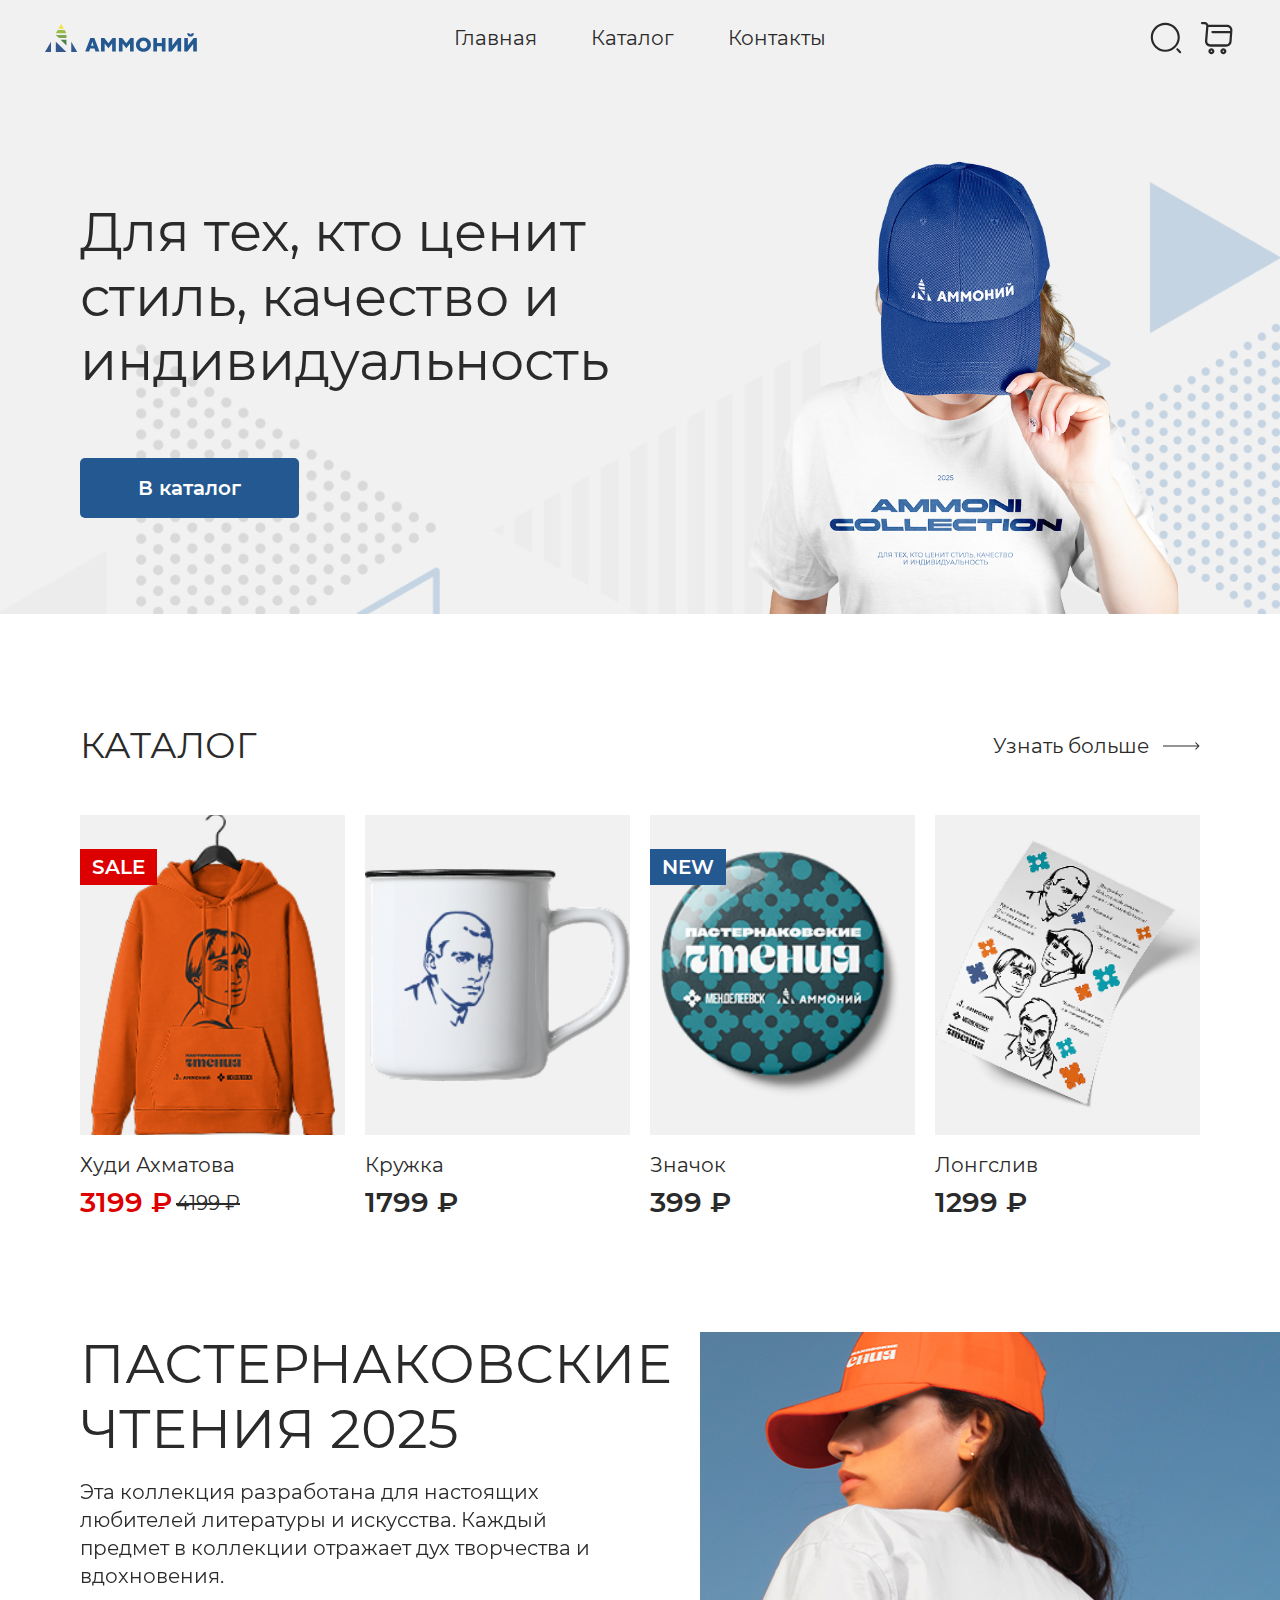
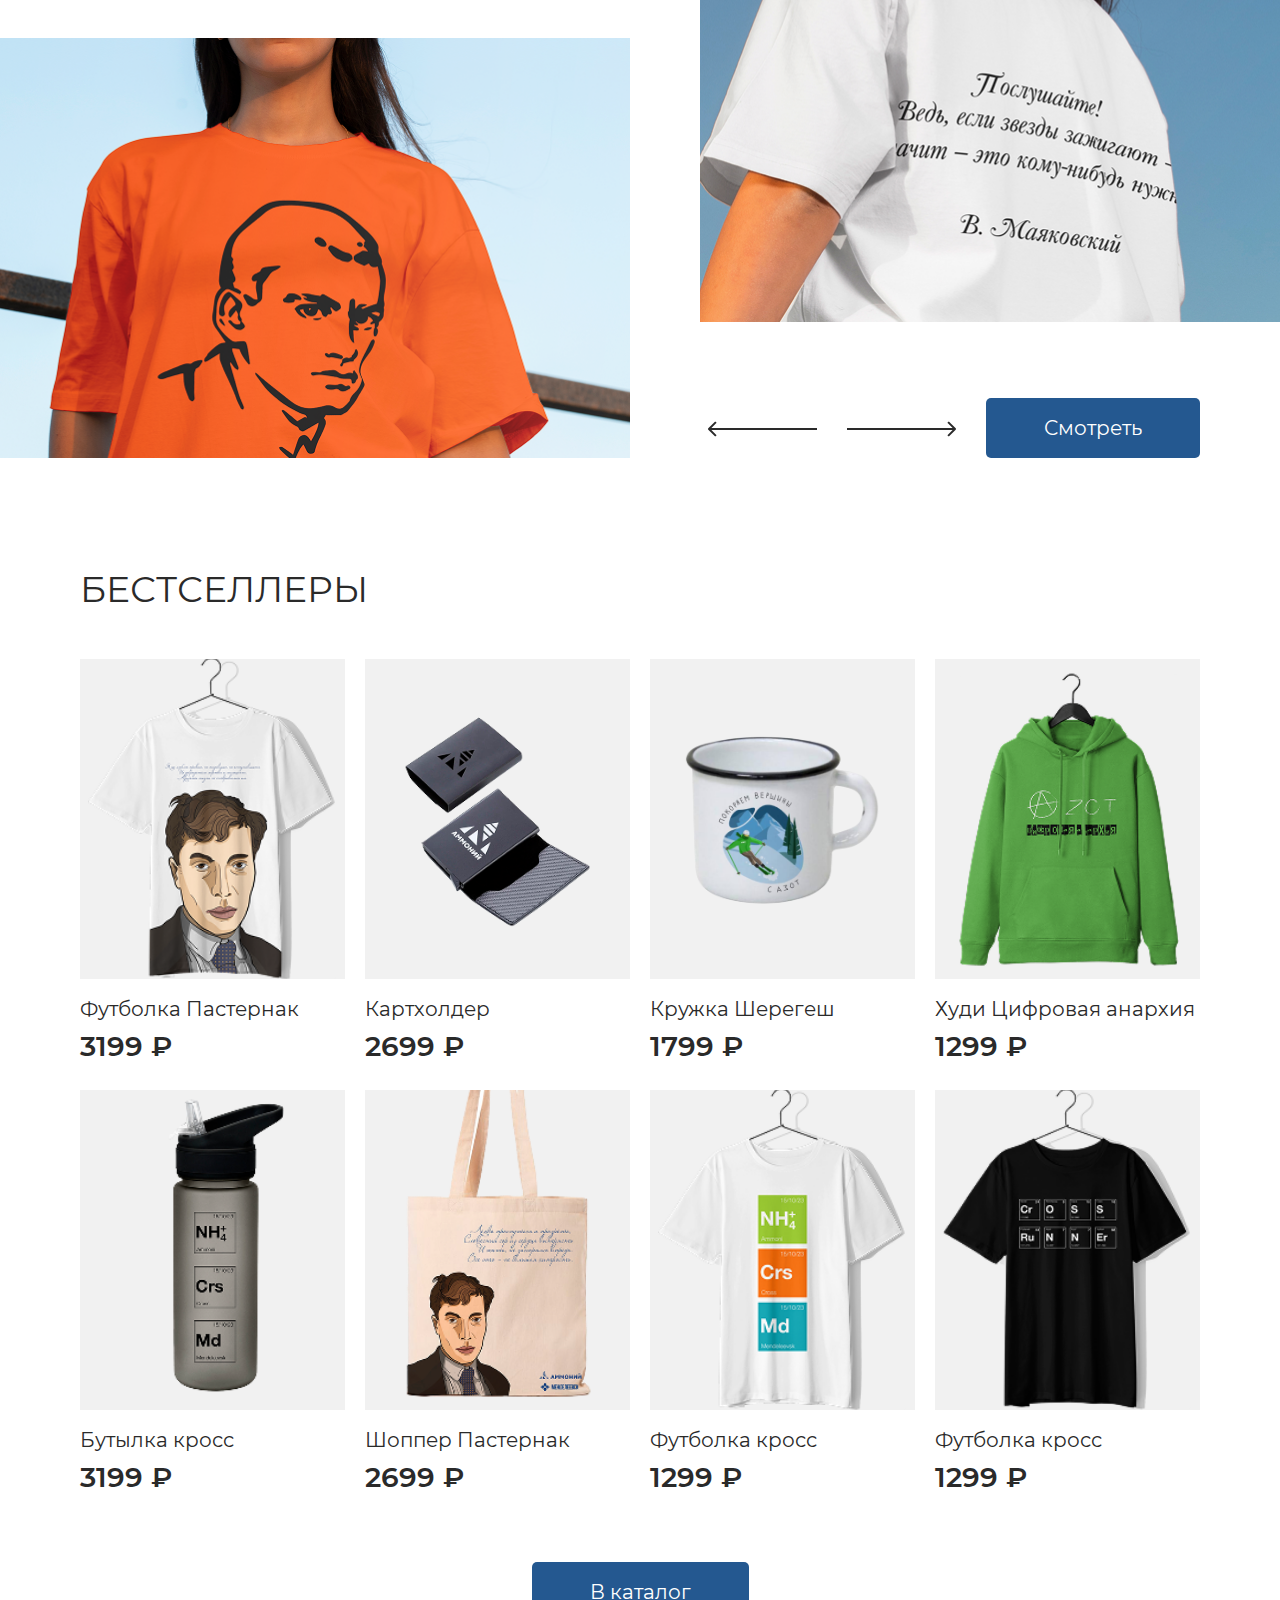
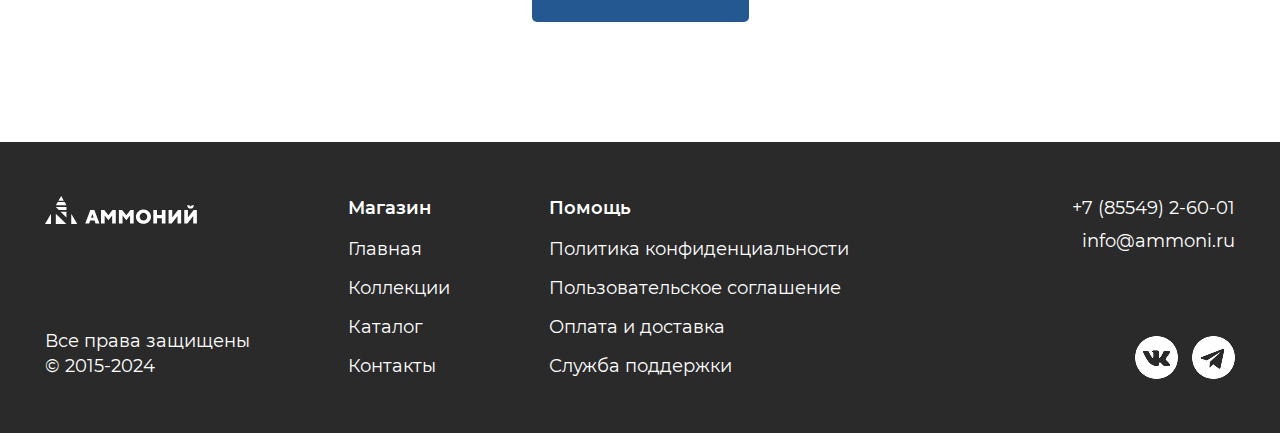
==== index.html @ f363ebae "markup1" ====
<!DOCTYPE html>
<html>

<head>

	<meta charset="utf-8">
	<!-- <base href="/"> -->

	<title>Аммоний</title>
	<meta name="description" content="">

	<meta name="viewport" content="width=device-width, initial-scale=1.0, minimum-scale=1.0, maximum-scale=1.0, user-scalable=no">

	<link rel="icon" href="images/favicon.png">

	<link rel="stylesheet" href="libs/bootstrap/css/bootstrap-reboot.min.css">
	<link rel="stylesheet" href="libs/bootstrap/css/bootstrap-grid.min.css">
	<link rel="stylesheet" href="libs/swiper/swiper-bundle.min.css">

	<link rel="stylesheet" href="css/main.css">
	<link rel="stylesheet" href="css/media.css">

	<script src="libs/jquery/jquery-3.6.0.min.js" defer></script>
	<script src="libs/swiper/swiper-bundle.min.js" defer></script>
	<script src="libs/input-mask/jquery.maskedinput.min.js" defer></script>

	<script src="js/common.js" defer></script>

</head>

<body>

	<div class="app">
		<header>
			<div class="container-fluid">
				<div class="row justify-content-between align-items-center">
					<div class="col">
						<a href="#" class="logo">
							<svg width="152" height="28" viewBox="0 0 152 28" fill="none" xmlns="http://www.w3.org/2000/svg">
								<path d="M13.3884 4.71913L16.1849 3.62396e-05L18.8765 4.71913H13.3884Z" fill="#EFE53E" />
								<path d="M10.8364 9.26345L12.7241 5.9426H19.6804L21.4282 9.26345H10.8364Z" fill="#9DBC49" />
								<path d="M10.7315 10.9763H21.4281V14.1224H13.9475L10.7315 10.9763Z" fill="#7EA752" />
								<path d="M21.4282 21.4982V15.7304H15.5556L21.4282 21.4982Z" fill="#4C814F" />
								<path d="M10.8364 28V17.7578L21.3583 28H10.8364Z" fill="#32588F" />
								<path d="M26.2522 28V17.7578L32.2297 28H26.2522Z" fill="#32588F" />
								<path d="M6.0125 28V17.7578L1.52588e-05 28H6.0125Z" fill="#32588F" />
								<path d="M45.1635 24.5743L44.1848 27.4407H40.2347L45.3383 13.9825H49.3583L54.4619 27.4407H50.5119L49.5331 24.5743H45.1635ZM47.3658 17.7578L46.1074 21.7079H48.5893L47.3658 17.7578Z" fill="#245890" />
								<path d="M59.6704 19.4707V27.4407H56.035V13.9825H59.2859L63.4107 19.2959L67.5356 14.0175H70.7865V27.4407H67.1511V19.4707L63.4107 24.1898L59.6704 19.4707Z" fill="#245890" />
								<path d="M77.5332 19.4707V27.4407H73.8978V13.9825H77.1487L81.2735 19.2609L85.4333 13.9825H88.6843V27.4407H85.0488V19.4707L81.3085 24.1898L77.5332 19.4707Z" fill="#245890" />
								<path d="M103.785 25.7278C102.317 27.1261 100.569 27.8252 98.4719 27.8252C96.3745 27.8252 94.6267 27.1261 93.1586 25.7278C91.6904 24.3295 90.9913 22.6516 90.9913 20.6941C90.9913 18.7365 91.7254 17.0586 93.1586 15.6604C94.6267 14.2621 96.3745 13.563 98.4719 13.563C100.569 13.563 102.317 14.2621 103.785 15.6604C105.253 17.0586 105.953 18.7365 105.953 20.6941C105.953 22.6516 105.253 24.3295 103.785 25.7278ZM95.8152 23.4556C96.5493 24.1897 97.4232 24.5393 98.5069 24.5393C99.5556 24.5393 100.464 24.1897 101.164 23.4556C101.863 22.7216 102.247 21.8127 102.247 20.6941C102.247 19.5755 101.898 18.6666 101.164 17.9326C100.464 17.1985 99.5556 16.8489 98.5069 16.8489C97.4582 16.8489 96.5493 17.1985 95.8152 17.9326C95.0812 18.6666 94.7316 19.5755 94.7316 20.6941C94.7316 21.8127 95.0812 22.7216 95.8152 23.4556Z" fill="#245890" />
								<path d="M120.495 27.4407H116.859V22.2672H111.965V27.4407H108.33V13.9825H111.965V18.9813H116.859V13.9825H120.495V27.4407Z" fill="#245890" />
								<path d="M127.241 13.9825V21.4981L132.974 13.9825H136.155V27.4407H132.519V19.9601L126.717 27.4407H123.571V13.9825H127.241Z" fill="#245890" />
								<path d="M142.902 13.9825V21.4981L148.669 13.9825H151.85V27.4406H148.215V19.96L142.412 27.4406H139.266V13.9825H142.902ZM143.146 11.6404C142.517 11.0461 142.203 10.2771 142.203 9.36824H144.51C144.51 10.0674 144.859 10.4169 145.558 10.4169C146.257 10.4169 146.607 10.0674 146.607 9.36824H148.914C148.914 10.2771 148.6 11.0461 147.97 11.6404C147.341 12.2347 146.537 12.5493 145.523 12.5493C144.51 12.5493 143.776 12.2347 143.146 11.6404Z" fill="#245890" />
							</svg>
						</a>
					</div>
					<div class="col d-none d-lg-block">
						<nav>
							<ul>
								<li><a href="#">Главная</a></li>
								<li><a href="#">Каталог</a></li>
								<li><a href="#">Контакты</a></li>
							</ul>
						</nav>
					</div>
					<div class="col">
						<div class="shop_widget d-flex justify-content-end align-items-center">
							<div class="widget_toggle relative d-flex align-items-center">
								<form action="" class="searchform">
									<input type="search">
									<button type="submit">
										<svg width="18" height="19" viewBox="0 0 18 19" fill="none" xmlns="http://www.w3.org/2000/svg">
											<path d="M8.625 16.8125C4.3875 16.8125 0.9375 13.3625 0.9375 9.125C0.9375 4.8875 4.3875 1.4375 8.625 1.4375C12.8625 1.4375 16.3125 4.8875 16.3125 9.125C16.3125 13.3625 12.8625 16.8125 8.625 16.8125ZM8.625 2.5625C5.0025 2.5625 2.0625 5.51 2.0625 9.125C2.0625 12.74 5.0025 15.6875 8.625 15.6875C12.2475 15.6875 15.1875 12.74 15.1875 9.125C15.1875 5.51 12.2475 2.5625 8.625 2.5625Z" fill="#2A2A2A"/>
											<path d="M16.5 17.5625C16.3575 17.5625 16.215 17.51 16.1025 17.3975L14.6025 15.8975C14.385 15.68 14.385 15.32 14.6025 15.1025C14.82 14.885 15.18 14.885 15.3975 15.1025L16.8975 16.6025C17.115 16.82 17.115 17.18 16.8975 17.3975C16.785 17.51 16.6425 17.5625 16.5 17.5625Z" fill="#2A2A2A"/>
											</svg>											
									</button>
								</form>
								<button class="search_toggle">
									<svg width="34" height="34" viewBox="0 0 36 36" fill="none" xmlns="http://www.w3.org/2000/svg">
										<path d="M17.25 32.625C8.775 32.625 1.875 25.725 1.875 17.25C1.875 8.775 8.775 1.875 17.25 1.875C25.725 1.875 32.625 8.775 32.625 17.25C32.625 25.725 25.725 32.625 17.25 32.625ZM17.25 4.125C10.005 4.125 4.125 10.02 4.125 17.25C4.125 24.48 10.005 30.375 17.25 30.375C24.495 30.375 30.375 24.48 30.375 17.25C30.375 10.02 24.495 4.125 17.25 4.125Z" fill="#2A2A2A" />
										<path d="M33 34.125C32.715 34.125 32.43 34.02 32.205 33.795L29.205 30.795C28.77 30.36 28.77 29.64 29.205 29.205C29.64 28.77 30.36 28.77 30.795 29.205L33.795 32.205C34.23 32.64 34.23 33.36 33.795 33.795C33.57 34.02 33.285 34.125 33 34.125Z" fill="#2A2A2A" />
									</svg>
								</button>
							</div>
							<button class="cart_toggle widget_toggle">
								<svg width="36" height="36" viewBox="0 0 36 36" fill="none" xmlns="http://www.w3.org/2000/svg">
									<path d="M27.285 26.625H11.31C9.82499 26.625 8.39999 25.995 7.39499 24.9C6.38999 23.805 5.88 22.335 6 20.85L7.245 5.91C7.29 5.445 7.12499 4.99501 6.80999 4.65001C6.49499 4.30501 6.05999 4.125 5.59499 4.125H3C2.385 4.125 1.875 3.615 1.875 3C1.875 2.385 2.385 1.875 3 1.875H5.61001C6.70501 1.875 7.73999 2.33999 8.47499 3.13499C8.87999 3.58499 9.17999 4.11001 9.34499 4.69501H28.08C29.595 4.69501 30.99 5.295 32.01 6.375C33.015 7.47 33.525 8.895 33.405 10.41L32.595 21.66C32.43 24.405 30.03 26.625 27.285 26.625ZM9.42 6.92999L8.25 21.03C8.175 21.9 8.46 22.725 9.045 23.37C9.63 24.015 10.44 24.36 11.31 24.36H27.285C28.845 24.36 30.255 23.04 30.375 21.48L31.185 10.23C31.245 9.34501 30.96 8.50501 30.375 7.89001C29.79 7.26001 28.98 6.91498 28.095 6.91498H9.42V6.92999Z" fill="#2A2A2A" />
									<path d="M24.375 34.125C22.725 34.125 21.375 32.775 21.375 31.125C21.375 29.475 22.725 28.125 24.375 28.125C26.025 28.125 27.375 29.475 27.375 31.125C27.375 32.775 26.025 34.125 24.375 34.125ZM24.375 30.375C23.955 30.375 23.625 30.705 23.625 31.125C23.625 31.545 23.955 31.875 24.375 31.875C24.795 31.875 25.125 31.545 25.125 31.125C25.125 30.705 24.795 30.375 24.375 30.375Z" fill="#2A2A2A" />
									<path d="M12.375 34.125C10.725 34.125 9.375 32.775 9.375 31.125C9.375 29.475 10.725 28.125 12.375 28.125C14.025 28.125 15.375 29.475 15.375 31.125C15.375 32.775 14.025 34.125 12.375 34.125ZM12.375 30.375C11.955 30.375 11.625 30.705 11.625 31.125C11.625 31.545 11.955 31.875 12.375 31.875C12.795 31.875 13.125 31.545 13.125 31.125C13.125 30.705 12.795 30.375 12.375 30.375Z" fill="#2A2A2A" />
									<path d="M31.5 13.125H13.5C12.885 13.125 12.375 12.615 12.375 12C12.375 11.385 12.885 10.875 13.5 10.875H31.5C32.115 10.875 32.625 11.385 32.625 12C32.625 12.615 32.115 13.125 31.5 13.125Z" fill="#2A2A2A" />
								</svg>
							</button>
							<button class="widget_toggle aside_toggle d-block d-lg-none">
								<span></span>
							</button>
						</div>
					</div>
				</div>
			</div>
		</header>
		<aside>
			<div class="container-fluid">
				<div class="row">
					<div class="col-12">
						<div class="aside_wrapper pb-5">
							<nav>
								<ul>
									<li><a href="#">Главная</a></li>
									<li><a href="#">Каталог</a></li>
									<li><a href="#">Контакты</a></li>
								</ul>
							</nav>
							<div class="d-flex flex-column align-items-lg-start aside_contacts mt-4 mb-5">
								<a href="tel:+78554926001">+7 (85549) 2-60-01</a>
								<a href="mailto:info@ammoni.ru" class="mt-2">info@ammoni.ru</a>
							</div>
							<a href="#" class="button">В каталог</a>
						</div>
					</div>
				</div>
			</div>
		</aside>
		<main>
			<div class="first_screen d-flex align-items-center">
				<div class="container">
					<div class="row align-items-center">
						<div class="col-lg-7">
							<h1 class="mb-lg-5 mb-4 pb-lg-3 pb-0">Для тех, кто ценит стиль, качество и индивидуальность</h1>
							<a href="#" class="button">В каталог</a>
						</div>
						<div class="col-lg-5">
							<img src="images/first_bg.png" loading="lazy" alt="" class="first_bg">
						</div>
					</div>
				</div>
			</div>
			<section>
				<div class="container">
					<div class="row mb-5 justify-content-between align-items-center flex-md-row flex-column">
						<div class="col">
							<h2 class="uppercase mb-0">Каталог</h2>
						</div>
						<div class="col d-flex justify-content-md-end mt-md-0 mt-3">
							<a href="" class="lg_text link_button d-flex align-items-center">
								<span>Узнать больше</span>
								<svg width="37" height="8" viewBox="0 0 37 8" fill="none" xmlns="http://www.w3.org/2000/svg">
									<path d="M36.3536 4.35355C36.5488 4.15829 36.5488 3.84171 36.3536 3.64645L33.1716 0.464466C32.9763 0.269204 32.6597 0.269204 32.4645 0.464466C32.2692 0.659728 32.2692 0.976311 32.4645 1.17157L35.2929 4L32.4645 6.82843C32.2692 7.02369 32.2692 7.34027 32.4645 7.53553C32.6597 7.7308 32.9763 7.7308 33.1716 7.53553L36.3536 4.35355ZM0 4.5H36V3.5H0V4.5Z" fill="#2A2A2A" />
								</svg>
							</a>
						</div>
					</div>
					<div class="row gy-4">
						<div class="col-lg-3 col-sm-6">
							<a href="#" class="product_card">
								<div class="product_card_holder relative d-flex align-items-center justify-content-center relative mb-3">
									<div class="badget badget_sale fw_s lg_text">sale</div>
									<img src="images/hoodie.png" loading="lazy" alt="">
								</div>
								<div class="lg_text mb-1">Худи Ахматова</div>
								<div class="d-flex align-items-center">
									<div class="three fw_s in_sale">3199 ₽</div>
									<div class="lg_text"><s>4199 ₽</s></div>
								</div>
							</a>
						</div>
						<div class="col-lg-3 col-sm-6">
							<a href="#" class="product_card">
								<div class="product_card_holder relative d-flex align-items-center justify-content-center relative mb-3">
									<img src="images/cup.png" loading="lazy" alt="">
								</div>
								<div class="lg_text mb-1">Кружка</div>
								<div class="d-flex align-items-center">
									<div class="three fw_s">1799 ₽</div>
								</div>
							</a>
						</div>
						<div class="col-lg-3 col-sm-6">
							<a href="#" class="product_card">
								<div class="product_card_holder relative d-flex align-items-center justify-content-center relative mb-3">
									<div class="badget badget_new fw_s lg_text">new</div>
									<img src="images/badget.png" loading="lazy" alt="">
								</div>
								<div class="lg_text mb-1">Значок</div>
								<div class="d-flex align-items-center">
									<div class="three fw_s">399 ₽</div>
								</div>
							</a>
						</div>
						<div class="col-lg-3 col-sm-6">
							<a href="#" class="product_card">
								<div class="product_card_holder relative d-flex align-items-center justify-content-center relative mb-3">
									<img src="images/poster.png" loading="lazy" alt="">
								</div>
								<div class="lg_text mb-1">Лонгслив</div>
								<div class="d-flex align-items-center">
									<div class="three fw_s">1299 ₽</div>
								</div>
							</a>
						</div>
					</div>
				</div>
			</section>
			<section class="overflow-hidden">
				<div class="container">
					<div class="row">
						<div class="col-12">
							<div class="collection_slider">
								<div class="swiper-wrapper">
									<div class="swiper-slide">
										<div class="row">
										<div class="col-lg-6 d-flex flex-column justify-content-between">
											<h2 class="one uppercase mb-3">пастернаковские
												чтения 2025</h2>
											<div class="lg_text mb-5">Эта коллекция разработана для настоящих любителей литературы и искусства. Каждый предмет в коллекции отражает дух творчества и вдохновения. </div>	
											<div class="section_image section_image_left relative">
												<img src="images/section.png" alt="">
											</div>
										</div>
										<div class="col-lg-5 offset-lg-1 d-flex flex-column justify-content-between">
											<div class="section_image section_image_right relative">
												<img src="images/section.jpg" alt="">
											</div>
											<div class="d-flex align-items-center flex-column flex-md-row mt-5 btn_group_section justify-content-lg-end">
												<div class="nav_slider d-flex align-items-center justify-content-between justify-content-md-center">
													<div class="nav_prev">
														<svg width="109" height="16" viewBox="0 0 109 16" fill="none" xmlns="http://www.w3.org/2000/svg">
															<path d="M0.292893 8.70712C-0.0976257 8.31659 -0.0976258 7.68343 0.292892 7.2929L6.65686 0.928941C7.04738 0.538417 7.68055 0.538417 8.07107 0.928941C8.46159 1.31947 8.46159 1.95263 8.07107 2.34315L2.41422 8.00001L8.07107 13.6569C8.46159 14.0474 8.46159 14.6806 8.07107 15.0711C7.68055 15.4616 7.04738 15.4616 6.65686 15.0711L0.292893 8.70712ZM109 9L1 9.00001L1 7.00001L109 7L109 9Z" fill="#2A2A2A" />
														</svg>
													</div>
													<div class="nav_next">
														<svg width="109" height="16" viewBox="0 0 109 16" fill="none" xmlns="http://www.w3.org/2000/svg">
															<path d="M108.707 7.29291C109.098 7.68344 109.098 8.3166 108.707 8.70713L102.343 15.0711C101.953 15.4616 101.319 15.4616 100.929 15.0711C100.538 14.6806 100.538 14.0474 100.929 13.6569L106.586 8.00002L100.929 2.34316C100.538 1.95264 100.538 1.31947 100.929 0.92895C101.319 0.538426 101.953 0.538426 102.343 0.92895L108.707 7.29291ZM1.74846e-07 7L108 7.00002L108 9.00002L-1.74846e-07 9L1.74846e-07 7Z" fill="#2A2A2A" />
														</svg>
													</div>
												</div>
												<a href="#" class="button">Смотреть</a>
											</div>
										</div>
									</div>
									</div>
									<div class="swiper-slide">
										<div class="row">
										<div class="col-lg-6 d-flex flex-column justify-content-between">
											<h2 class="one uppercase mb-3">пастернаковские
												чтения 2026</h2>
											<div class="lg_text mb-5">Эта коллекция разработана для настоящих любителей литературы и искусства. Каждый предмет в коллекции отражает дух творчества и вдохновения. </div>	
											<div class="section_image section_image_left relative">
												<img src="images/section.jpg" alt="">
											</div>
										</div>
										<div class="col-lg-5 offset-lg-1 d-flex flex-column justify-content-between">
											<div class="section_image section_image_right relative">
												<img src="images/section.png" alt="">
											</div>
											<div class="d-flex align-items-center flex-column flex-md-row mt-5 btn_group_section justify-content-lg-end">
												<div class="nav_slider d-flex align-items-center justify-content-between justify-content-md-center">
													<div class="nav_prev">
														<svg width="109" height="16" viewBox="0 0 109 16" fill="none" xmlns="http://www.w3.org/2000/svg">
															<path d="M0.292893 8.70712C-0.0976257 8.31659 -0.0976258 7.68343 0.292892 7.2929L6.65686 0.928941C7.04738 0.538417 7.68055 0.538417 8.07107 0.928941C8.46159 1.31947 8.46159 1.95263 8.07107 2.34315L2.41422 8.00001L8.07107 13.6569C8.46159 14.0474 8.46159 14.6806 8.07107 15.0711C7.68055 15.4616 7.04738 15.4616 6.65686 15.0711L0.292893 8.70712ZM109 9L1 9.00001L1 7.00001L109 7L109 9Z" fill="#2A2A2A" />
														</svg>
													</div>
													<div class="nav_next">
														<svg width="109" height="16" viewBox="0 0 109 16" fill="none" xmlns="http://www.w3.org/2000/svg">
															<path d="M108.707 7.29291C109.098 7.68344 109.098 8.3166 108.707 8.70713L102.343 15.0711C101.953 15.4616 101.319 15.4616 100.929 15.0711C100.538 14.6806 100.538 14.0474 100.929 13.6569L106.586 8.00002L100.929 2.34316C100.538 1.95264 100.538 1.31947 100.929 0.92895C101.319 0.538426 101.953 0.538426 102.343 0.92895L108.707 7.29291ZM1.74846e-07 7L108 7.00002L108 9.00002L-1.74846e-07 9L1.74846e-07 7Z" fill="#2A2A2A" />
														</svg>
													</div>
												</div>
												<a href="#" class="button">Смотреть</a>
											</div>
										</div>
									</div>
									</div>
									
								</div>
							</div>
						</div>
					</div>
				</div>
			</section>
			<section>
				<div class="container">
					<div class="row">
						<h2 class="mb-5 uppercase">Бестселлеры</h2>
					</div>
					<div class="row gy-4">
						<div class="col-lg-3 col-sm-6">
							<a href="#" class="product_card">
								<div class="product_card_holder relative d-flex align-items-center justify-content-center relative mb-3">
									<img src="images/tshirt_pasternak.png" loading="lazy" alt="">
								</div>
								<div class="lg_text mb-1">Футболка Пастернак</div>
								<div class="d-flex align-items-center">
									<div class="three fw_s">3199 ₽</div>
								</div>
							</a>
						</div>
						<div class="col-lg-3 col-sm-6">
							<a href="#" class="product_card">
								<div class="product_card_holder relative d-flex align-items-center justify-content-center relative mb-3">
									<img src="images/holder.png" loading="lazy" alt="">
								</div>
								<div class="lg_text mb-1">Картхолдер</div>
								<div class="d-flex align-items-center">
									<div class="three fw_s">2699 ₽</div>
								</div>
							</a>
						</div>
						<div class="col-lg-3 col-sm-6">
							<a href="#" class="product_card">
								<div class="product_card_holder relative d-flex align-items-center justify-content-center relative mb-3">
									<img src="images/cup2.png" loading="lazy" alt="">
								</div>
								<div class="lg_text mb-1">Кружка Шерегеш</div>
								<div class="d-flex align-items-center">
									<div class="three fw_s">1799 ₽</div>
								</div>
							</a>
						</div>
						<div class="col-lg-3 col-sm-6">
							<a href="#" class="product_card">
								<div class="product_card_holder relative d-flex align-items-center justify-content-center relative mb-3">
									<img src="images/hoodie2.png" loading="lazy" alt="">
								</div>
								<div class="lg_text mb-1">Худи Цифровая анархия</div>
								<div class="d-flex align-items-center">
									<div class="three fw_s">1299 ₽</div>
								</div>
							</a>
						</div>
						<div class="col-lg-3 col-sm-6">
							<a href="#" class="product_card">
								<div class="product_card_holder relative d-flex align-items-center justify-content-center relative mb-3">
									<img src="images/bottle.png" loading="lazy" alt="">
								</div>
								<div class="lg_text mb-1">Бутылка кросс</div>
								<div class="d-flex align-items-center">
									<div class="three fw_s">3199 ₽</div>
								</div>
							</a>
						</div>
						<div class="col-lg-3 col-sm-6">
							<a href="#" class="product_card">
								<div class="product_card_holder relative d-flex align-items-center justify-content-center relative mb-3">
									<img src="images/shopper.png" loading="lazy" alt="">
								</div>
								<div class="lg_text mb-1">Шоппер Пастернак</div>
								<div class="d-flex align-items-center">
									<div class="three fw_s">2699 ₽</div>
								</div>
							</a>
						</div>
						<div class="col-lg-3 col-sm-6">
							<a href="#" class="product_card">
								<div class="product_card_holder relative d-flex align-items-center justify-content-center relative mb-3">
									<img src="images/tshirt2.png" loading="lazy" alt="">
								</div>
								<div class="lg_text mb-1">Футболка кросс</div>
								<div class="d-flex align-items-center">
									<div class="three fw_s">1299 ₽</div>
								</div>
							</a>
						</div>
						<div class="col-lg-3 col-sm-6">
							<a href="#" class="product_card">
								<div class="product_card_holder relative d-flex align-items-center justify-content-center relative mb-3">
									<img src="images/tshirt.png" loading="lazy" alt="">
								</div>
								<div class="lg_text mb-1">Футболка кросс</div>
								<div class="d-flex align-items-center">
									<div class="three fw_s">1299 ₽</div>
								</div>
							</a>
						</div>
					</div>
					<div class="row mt-lg-5 mt-4 pt-lg-3 pt-0">
						<div class="col">
							<div class="d-flex justify-content-center">
								<a href="#" class="button">В каталог</a>
							</div>
						</div>
					</div>
				</div>
			</section>
		</main>
		<footer>
			<div class="container-fluid">
				<div class="row gy-5">
					<div class="col-12 col-lg">
						<div class="d-flex flex-column justify-content-between h-100">
							<a href="/" class="logo mb-3 mb-lg-0">
								<svg width="152" height="28" viewBox="0 0 152 28" fill="none" xmlns="http://www.w3.org/2000/svg">
									<path d="M13.3884 4.7191L16.1849 0L18.8765 4.7191H13.3884Z" fill="white" />
									<path d="M10.8364 9.26347L12.7241 5.94263H19.6804L21.4282 9.26347H10.8364Z" fill="white" />
									<path d="M10.7315 10.9763H21.4281V14.1224H13.9475L10.7315 10.9763Z" fill="white" />
									<path d="M21.4282 21.4983V15.7305H15.5556L21.4282 21.4983Z" fill="white" />
									<path d="M10.8364 28V17.7578L21.3583 28H10.8364Z" fill="white" />
									<path d="M26.2522 28V17.7578L32.2297 28H26.2522Z" fill="white" />
									<path d="M6.0125 28V17.7578L1.52588e-05 28H6.0125Z" fill="white" />
									<path d="M45.1635 24.5742L44.1848 27.4406H40.2347L45.3383 13.9824H49.3583L54.4619 27.4406H50.5119L49.5331 24.5742H45.1635ZM47.3658 17.7577L46.1074 21.7078H48.5893L47.3658 17.7577Z" fill="white" />
									<path d="M59.6704 19.4706V27.4406H56.035V13.9824H59.2859L63.4107 19.2958L67.5356 14.0174H70.7865V27.4406H67.1511V19.4706L63.4107 24.1897L59.6704 19.4706Z" fill="white" />
									<path d="M77.5332 19.4706V27.4406H73.8978V13.9824H77.1487L81.2735 19.2608L85.4333 13.9824H88.6843V27.4406H85.0488V19.4706L81.3085 24.1897L77.5332 19.4706Z" fill="white" />
									<path d="M103.785 25.7278C102.317 27.126 100.569 27.8252 98.4719 27.8252C96.3745 27.8252 94.6267 27.126 93.1586 25.7278C91.6904 24.3295 90.9913 22.6516 90.9913 20.6941C90.9913 18.7365 91.7254 17.0586 93.1586 15.6604C94.6267 14.2621 96.3745 13.563 98.4719 13.563C100.569 13.563 102.317 14.2621 103.785 15.6604C105.253 17.0586 105.953 18.7365 105.953 20.6941C105.953 22.6516 105.253 24.3295 103.785 25.7278ZM95.8152 23.4556C96.5493 24.1897 97.4232 24.5393 98.5069 24.5393C99.5556 24.5393 100.464 24.1897 101.164 23.4556C101.863 22.7215 102.247 21.8127 102.247 20.6941C102.247 19.5755 101.898 18.6666 101.164 17.9325C100.464 17.1984 99.5556 16.8489 98.5069 16.8489C97.4582 16.8489 96.5493 17.1984 95.8152 17.9325C95.0812 18.6666 94.7316 19.5755 94.7316 20.6941C94.7316 21.8127 95.0812 22.7215 95.8152 23.4556Z" fill="white" />
									<path d="M120.495 27.4406H116.859V22.2671H111.965V27.4406H108.33V13.9824H111.965V18.9812H116.859V13.9824H120.495V27.4406Z" fill="white" />
									<path d="M127.241 13.9824V21.498L132.974 13.9824H136.155V27.4406H132.519V19.9599L126.717 27.4406H123.571V13.9824H127.241Z" fill="white" />
									<path d="M142.902 13.9824V21.498L148.669 13.9824H151.85V27.4406H148.215V19.9599L142.412 27.4406H139.266V13.9824H142.902ZM143.146 11.6403C142.517 11.0461 142.203 10.277 142.203 9.36816H144.51C144.51 10.0673 144.859 10.4169 145.558 10.4169C146.257 10.4169 146.607 10.0673 146.607 9.36816H148.914C148.914 10.277 148.6 11.0461 147.97 11.6403C147.341 12.2346 146.537 12.5492 145.523 12.5492C144.51 12.5492 143.776 12.2346 143.146 11.6403Z" fill="white" />
								</svg>
							</a>
							<div class="mt-3 d-none d-lg-block">Все права защищены<br>© 2015-2024</div>
						</div>
					</div>
					<div class="col-lg-2 col-sm-6">
						<div class="fw_s mb-3">Магазин</div>
						<nav>
							<ul>
								<li><a href="#">Главная</a></li>
								<li><a href="#">Коллекции</a></li>
								<li><a href="#">Каталог</a></li>
								<li><a href="#">Контакты</a></li>
							</ul>
						</nav>
					</div>
					<div class="col-lg-4 col-sm-6">
						<div class="fw_s mb-3">Помощь</div>
						<nav>
							<ul>
								<li><a href="#">Политика конфиденциальности</a></li>
								<li><a href="#">Пользовательское соглашение</a></li>
								<li><a href="#">Оплата и доставка</a></li>
								<li><a href="#">Служба поддержки</a></li>
							</ul>
						</nav>
					</div>
					<div class="col">
							<div class="d-flex flex-column justify-content-lg-between h-100">
								<div class="d-flex flex-column align-items-lg-end">
									<a href="tel:+78554926001">+7 (85549) 2-60-01</a>
									<a href="mailto:info@ammoni.ru" class="mt-2">info@ammoni.ru</a>
								</div>
								<div class="social d-flex align-items-center justify-content-lg-end mt-lg-0 mt-4">
									<a href="#">
										<img src="images/vk.png" alt="" target="_blank">
									</a>
									<a href="#">
										<img src="images/tg.png" alt="" target="_blank">
									</a>
								</div>
							</div>
							<div class="d-block d-lg-none mt-4">Все права защищены<br>© 2015-2024</div>
					</div>
				</div>
			</div>
		</footer>
	</div>


</body>
</html>
---- css/main.css ----
/* USER VARIABLES SECTION */

:root {
	--accent: #245890;
	--text: #2A2A2A;
	--gray: #F1F1F1;
	--alt-gray: #d9d9d9;
	--dark: #2A2A2A;
	--red: #dc0000;
	--gray_gradient: linear-gradient(180deg, #eaebe5 0%, #ebece6 14.34%, #ebece7 28.4%, #eeefea 51.1%, #eff0eb 70.29%, #f5f4f2 100%);
	--lineheight: 1.4;
	--radius: 5px;
	--userfont: montserrat, sans-serif;
	--systemfont: -apple-system, BlinkMacSystemFont, Arial, sans-serif;
	--transition: 0.2s ease all;
	--index: calc(1vw + 1vh);
	--semi: 600;
	--regular: 400;
	--ls: 12px;
	--sm: 14px;
	--rg: 16px;
	--md: 18px;
	--lg: 20px;
}

/* BOOTSTRAP SETTINGS SECTION */

/* gutter 20px (10px + 10px). Comment this code for default gutter start at 1.5rem (24px) wide. */
.container, .container-fluid, .container-lg, .container-md, .container-sm, .container-xl, .container-xxl { --bs-gutter-x: .625rem; }
.row, .row > * { --bs-gutter-x: 1.25rem; }

/* FONTS LOAD SECTION */

@font-face { src: url("../fonts/Montserrat-Regular.woff2") format("woff2"); font-family: "montserrat"; font-weight: 400; font-style: normal; }
@font-face { src: url("../fonts/Montserrat-SemiBold.woff2") format("woff2"); font-family: "montserrat"; font-weight: 600; font-style: normal; }

/* GENERAL CSS SETTINGS */

::placeholder { color: #666; }
::selection { background-color: var(--accent); color: #fff; }
input[type="text"],input[type="email"],input[type="number"],input[type="password"], textarea { outline: none;-webkit-appearance: none; border-radius: 0; }
input:focus:required:invalid, textarea:focus:required:invalid { border-color: var(--red); }
input:required:valid, textarea:required:valid { border-color: var(--accent); }

body {
	font-family: var(--userfont);
	font-size: var(--md);
	font-weight: var(--regular);
	line-height: var(--lineheight);
	color: var(--text);
	min-width: 320px;
	position: relative;
	overflow-x: hidden;
}

html, body {
	height: 100%;
}
body.lock{
	overflow: hidden;
}
.app{
	min-height: 100%;
	display: flex;
	flex-direction: column;
}
main {
	flex: 1 1 auto;
}
.h-100{
	height: 100%;
}

/* OTHER STYLES */
a{
	color: var(--text);
	text-decoration: underline;
	transition: var(--transition);
}
section{
	padding-top: 110px;
}
button{
	border: none;
}
.radius{
	border-radius: var(--radius);
}
.relative{
	position: relative;
}
.overflow-hidden{
	overflow: hidden;
}
/* TEXT */
.sm_text{
	font-size: var(--sm);
}
.rg_text{
	font-size: var(--rg);
}
.md_text{
	font-size: var(--md);
}
.lg_text{
	font-size: var(--lg);
}
.fw_r{
	font-weight: var(--regular);
}
.fw_s{
	font-weight: var(--semi) !important;
}
h1,.one,h2,.two,h3,.three,h4,.four,h5,.five{
	font-weight: 400;
}
h1,.one{
	font-size: 54px;
}
h2,.two{
	font-size: 36px;
}
h3,.three{
	font-size: 28px;
}
h4,.four{
	font-size: var(--lg);
}
h5,.five{
	font-size: var(--md);
}
.text_center{
	text-align: center;
}
.white-text{
	color: #fff;
}
.uppercase{
	text-transform: uppercase;
}
/* BACKGROUNDS */
.bg_accent{
	background: var(--accent);
}
.bg_gray{
	background: var(--gray);
}
.gray_gradient{
	background: var(--gray_gradient);
}
/* BUTTONS */
.button{
	color: #fff;
	padding: 16px 58px;
	font-size: var(--lg);
	text-align: center;
	display: inline-block;
	border-radius: var(--radius);
	text-decoration: none;
	background: var(--accent);
}
.nav_slider *{
	cursor: pointer;
}
.nav_slider * + *{
	margin-left: 30px;
}
.btn_group_section .nav_slider{
	margin-right: 30px;
}
.link_button{
	text-decoration: none;
	padding-right: 37px;
	position: relative;
}
.link_button span{
	margin-right: 14px;
}
.link_button svg{
	position: absolute;
	right: 0;
	top: 0;
	bottom: 0;
	margin: auto;
	transition: var(--transition)
}
.link_button:hover svg{
	transform: translateX(25%);
}
.widget_toggle{
	background: transparent;
	padding: 0;
	outline: none;
	border: none;
}
.widget_toggle + *{
	margin-left: 10px;
}
.aside_toggle{
	width: 32px;
	height: 30px;
	position: relative;
	z-index: 99;
	border: none;
	outline: none;
}
.aside_toggle:before {
	content: '';
	position: absolute;
	bottom: 0;
}
.aside_toggle:after {
	content: '';
	position: absolute;
	top: 0;
}
.aside_toggle span {
	position: absolute;
	top: 14px;
}
.aside_toggle:after, .aside_toggle:before, .aside_toggle span {
	width: 100%;
	height: 2px;
	background: var(--text);
	transition: var(--transition);
	left: 0;
	right: 0;
	margin: auto;
}
.aside_toggle.active::before {
	-webkit-transform: rotate(45deg);
	-ms-transform: rotate(45deg);
	transform: rotate(45deg);
	-webkit-transition: .2s ease;
	-o-transition: .2s ease;
	transition: .2s ease;
	bottom: 12px;
}
.aside_toggle.active span {
	-webkit-transform: scale(0);
	-ms-transform: scale(0);
	transform: scale(0);
	-webkit-transition: .2s ease;
	-o-transition: .2s ease;
	transition: .2s ease;
}
.aside_toggle.active::after {
	width: 100%;
	-webkit-transition: .2s ease;
	-o-transition: .2s ease;
	transition: .2s ease;
	-webkit-transform: rotate(-45deg);
	-ms-transform: rotate(-45deg);
	transform: rotate(-45deg);
	top: 15px;
}
/* USER STYLES */
header{
	padding: 20px 0;
	z-index: 99;
	position: absolute;
	left: 0;
	top: 0;
	width: 100%;
	background: transparent;
	transition: var(--transition);
}
header.toggled{
	position: fixed;
	background: #fff;
}
header nav ul{
	list-style: none;
	padding-left: 0;
	margin-bottom: 0;
	display: flex;
	align-items: center;
	justify-content: center;
}
header nav ul li + *{
	margin-left: 54px;
}
header nav ul li a{
	color: var(--text);
	font-size: var(--lg);
	text-decoration: none;
}
aside{
	background: #fff;
	position: fixed;
	transition: var(--transition);
	opacity: 0;
	visibility: hidden;
	left: 0;
	top: 0;
	width: 100%;
	height: 100%;
	z-index: 98;
	padding-top: 120px;
	overflow: auto;
}
aside ul{
	list-style: none;
	padding-left: 0;
	margin-bottom: 0;
}
aside ul li{
	width: 100%;
}

aside ul li a{
	text-decoration: none;
	font-size: calc(var(--index)* 2.2);
	padding: 14px 0;
	display: block;
	width: 100%;
	border-bottom: 1px solid var(--text);
}
aside .aside_contacts a{
	text-decoration: none;
}
.first_screen{
	background: var(--gray);
	min-height: 614px;
	position: relative;
	z-index: 1;
	padding-top: 104px;
	background-repeat: no-repeat;
	background-position: right bottom;
	overflow: hidden;
}
.first_screen .button{
	font-weight: var(--semi);
}
.first_screen::after{
	content: '';
	position: absolute;
	z-index: -2;
	width: 100%;
	height: 100%;
	left: 0;
	top: 0;
	background: url('../images/first_layer.png') no-repeat right bottom;
	background-size: contain;
}
.first_screen h1{
	text-wrap: balance;
}
.first_bg{
	max-width: 100%;
	object-fit: contain;
	min-width: 100%;
	bottom: -26px;
	position: relative;
}
.product_card{
	text-decoration: none;
}
.product_card_holder{
	background: var(--gray);
	min-height: 320px;
	overflow: hidden;
}
.product_card_holder img{
	max-width: 100%;
	object-fit: contain;
	max-height: 324px;
	min-width: 100%;
	position: absolute;
	top: 0;
	bottom: 0;
	margin: auto;
}
.product_card .in_sale{
	color: #dc0000;
}
.product_card .in_sale + *{
	margin-left: 4px;
}
.badget{
	text-transform: uppercase;
	color: #fff;
	position: absolute;
	left: 0;
	top: 34px;
	padding: 4px 12px;
	z-index: 1;
}

.badget.badget_sale{
	background: var(--red);
}
.badget.badget_new{
	background: var(--accent);
}
.section_image_left{
	min-height: 420px;
	height: 100%;
	max-width: 680px;
	width: 100%;
}
.section_image_right{
	height: 100%;
	min-height: 590px;
	max-width: 700px;
	width: 100%;
}
.section_image_right img{
	max-width: 700px;
	object-fit: cover;
	height: 100%;
	max-height: 590px;
	position: absolute;
	right: -20%;
	width: 130%;
}
.section_image_left img{
	max-width: 680px;
	object-fit: cover;
	height: 100%;
	max-height: 420px;
	position: absolute;
	left: -20%;
	width: 120%;
}


.section_image img {
	transition: opacity 0.4s ease-in-out;
}

.nav_slider svg {
	cursor: pointer;
	transition: transform 0.2s;
}
.collection_slider .swiper-slide {
	opacity: 0 !important;
	transition: opacity 0.5s ease-in-out; /* Подстраиваем скорость под JS */
	display: flex;
    flex-flow: column;
    height: initial;
    justify-content: space-between;
}

.collection_slider .swiper-slide-active {
	opacity: 1 !important;
}
.first_screen_page{
	min-height: 400px;
	background: var(--accent);
}
.first_screen_page.first_screen_page_archive{
	min-height: 296px;
}
.category_list{
	margin-top: -140px;
}
.category_card{
	background-color: var(--alt-gray);
	min-height: 310px;
	text-decoration: none;
	z-index: 1;
}
/* .category_card::before{
	content: '';
	z-index: -1;
	background: var(--gray_gradient);
	position: absolute;
	top: 0;
	left: 0;
	width: 100%;
	height: 100%;
} */
.category_card.has_bg{
	background-repeat: no-repeat !important;
	background-position: bottom right !important;
}
.category_card > div{
	padding: 24px 34px;
}
body.page .searchform input{
	background: #fff;
}
body.page header a{
	color: #fff;
}
body.page .widget_toggle svg path{
	fill: #fff;
}
body.page header a.logo svg path{
	fill: #fff;
}
body.page .aside_toggle:after, body.page .aside_toggle:before, body.page .aside_toggle span{
	background: #fff;
}
body.page header.toggled a{
	color: var(--text);
}
body.page header.toggled .aside_toggle:after, body.page header.toggled .aside_toggle:before, body.page header.toggled .aside_toggle span{
	background: var(--text);
}
body.page header.toggled a.logo svg path{
	fill: initial;
}
body.page header .widget_toggle .searchform svg path{
	fill: var(--text);
}
body.page header.toggled .widget_toggle svg path{
	fill: var(--text);
}
.breadcrumb_last{
	text-decoration: underline;
	font-weight: var(--semi);
}
#breadcrumbs a{
	text-decoration: none;
}
.grid_gallery  .mySwiper .swiper-slide img{
	width: 100%;
	min-height: 90px;
	height: 100%;
	object-fit: cover;
}
.grid_gallery {
	display: flex;
	gap: 10px;
	width: 100%;
	margin: auto;
	position: relative;
	height: 100%;
	overflow: hidden;
}



.mySwiper2 .swiper-slide img{
	height: 480px;
	object-fit: cover;
	width: 100%;
}
.mySwiper {
	width: 100%;
	height: 100%;
	max-height: 480px;
}

.mySwiper .swiper-slide {
	width: 100%; /* Ширина миниатюры */
	height: 100%;
	opacity: 0.5;
	cursor: pointer;
}

.mySwiper .swiper-slide-thumb-active {
	opacity: 1;
}
/* .grid_gallery */

.color{
	width: 35px;
	height: 35px;
	border-radius: 50%;
	border: 1px solid transparent;
}
.color.current{
	border: 1px solid var(--text);
}
.color + *{
	margin-left: 10px;
}
.product_meta > div > div:first-child{
	margin-right: 44px;
	max-width: 70px;
}
.product_meta > div + *{
	margin-top: 24px;
}
.product_meta > div > div{
	width: 100%;
}
.sizes span.current{
	text-decoration: underline;
}
.sizes span.not{
	opacity: 0.6;
}
.sizes span + *{
	margin-left: 20px;
}
.acordeon > div{
	padding: 12px 0;
	border-bottom: 1px solid var(--text);
	cursor: pointer;
	position: relative;
	transition: var(--transition);
}
.acordeon > div > div:first-child::after{
	content: '';
	position: absolute;
	right: 0;
	top: 0;
	bottom: 0;
	margin: auto;
	width: 14px;
	height: 8px;
	background: url('../images/angle.svg') no-repeat center center;
	transition: 0.4s ease all;
}
.acordeon > div.active >div:first-child::after{
	transform: rotate(180deg);
}
.acordeon > div > div:last-child{
	display: none;
	padding-top: 14px;
}
.pagination_bullets{
	border: 1px solid var(--accent);
}
.pagination_bullets a{
	display: flex;
	align-items: center;
	justify-content: center;
	width: 40px;
	height: 40px;
	color: var(--accent);
	text-decoration: none;
}
.pagination_bullets a + *{
	border-left: 1px solid var(--accent);
}
.pagination_bullets a.current{
	background: var(--accent);
	color: #fff;
	font-weight: var(--semi);
}
.link{
	color: var(--accent);
	text-decoration: underline;
}
.cart_item + *{
	margin-top: 36px;
}
.cart_image{
	background: var(--gray);
	width: 130px;
	height: 130px;
	display: flex;
	align-items: center;
	justify-content: center;
	margin-right: 20px;
}
.cart_image img{
	width: 100%;
	max-width: 96px;
	object-fit: contain;
	max-height: 106px;
	height: 100%;
}
.cart_total_right {
	position: sticky;
	top: 72px;
}
.col_right {
	height: 100%;
	margin-left: 58px;
	padding-left: 58px;
	border-left: 1px solid var(--text);
}
.quantity{
	border: 1px solid var(--text);
}
.quantity input{
	border-left: 1px solid var(--text);
	border-right: 1px solid var(--text);
	border-top: 0px solid;
	border-bottom: 0px solid;
	pointer-events: none;
	-moz-appearance: textfield;
	text-align: center;
	max-width: 32px;
	min-height: 32px;
	height: 100%;
}
.quantity input::-webkit-outer-spin-button,
.quantity input::-webkit-inner-spin-button {
    -webkit-appearance: none;
    margin: 0;
}
.quantity button{
	width: 32px;
	height: 32px;
	background: transparent;
	border: none;
	display: flex;
	align-items: center;
	justify-content: center;
}
.form input[type="text"],.form input[type="email"],.form textarea{
	width: 100%;
	border: none;
	border-bottom: 1px solid var(--text);
	padding: 13px 0;
}
.form .form_group + *{
	margin-top: 6px;
}
/* Скрываем стандартное радио */
.custom-radio input[type="radio"] {
	display: none;
}

/* Контейнер кастомной кнопки */
.custom-radio label {
	display: flex;
	align-items: center;
	cursor: pointer;
	font-size: var(--lg);
	color: var(--text);
	gap: 8px;
}

/* Создаём кастомный кружок */
.custom-radio label::before {
	content: "";
	display: inline-block;
	width: 24px;
	height: 24px;
	border-radius: 50%;
	border: 1px solid rgba(43, 69, 126, 0.2);
	transition: all 0.3s ease;
	position: relative;
	background: #f1f1f1;
}

/* Активное состояние (когда выбрано) */
.custom-radio input[type="radio"]:checked + label::before {
	border-color: var(--text); /* Цвет границы */
	background: radial-gradient(circle, var(--accent) 40%, transparent 42%);
}

/* Эффект наведения */
.custom-radio label:hover::before {
	border-color: var(--text);
}
.form_group.custom-radio + *{
	margin-top: 16px;
}

/* Скрываем стандартный чекбокс */
.custom-checkbox input[type="checkbox"] {
	display: none;
}

/* Контейнер кастомного чекбокса */
.custom-checkbox label {
	cursor: pointer;
	font-size: 16px;
	color: #333;
	gap: 8px;
}

/* Кастомная рамка чекбокса */
.custom-checkbox label::before {
	content: "";
	display: inline-block;
	width: 18px;
	height: 18px;
	border: 1px solid var(--accent);
	border-radius: 4px;
	position: relative;
	margin-right: 8px;
	top: 5px;
}

/* Галочка при выборе */
.custom-checkbox input[type="checkbox"]:checked + label::before {
	background-color: #f1f1f1;
	border-color: var(--accent);
	background-image: url('../images/check.svg');
	background-position: center center;
	background-repeat: no-repeat;
}

/* Наведение */
.custom-checkbox label:hover::before {
	border-color: var(--accent);
}

footer{
	background: var(--dark);
	color: #fff;
	padding: 54px 0;
	margin-top: 120px;
}
footer ul{
	list-style: none;
	padding-left: 0;
	margin-bottom: 0;
}
footer ul li + *{
	margin-top: 14px;
}
footer ul li a,footer a{
	color: #fff;
	text-decoration: none;
}
footer .social a + a{
	margin-left: 14px;
}
/* forms */
.searchform{
	position: absolute;
	right: 0;
	z-index: 1;
	display: none;
}
.search_toggle{
	background: transparent;
	outline: none;
}
.searchform input{
	background: transparent;
	border: 1px solid var(--text);
	border-radius: var(--radius);
	min-height: 36px;
	padding-left: 34px;
	color: var(--text);
}
.searchform button{
	position: absolute;
	z-index: 1;
	left: 4px;
	top: 0;
	bottom: 0;
	margin: auto;
	background: transparent;
}
---- css/media.css ----
/* === DESKTOP FIRST === */

/* xl <= Extra extra large (xxl) */
@media (max-width : 1400px) {

}

/* lg <= Extra large (xl) */
@media (max-width : 1200px) {
	.first_screen{
		min-height: 500px;
	}
	section h1, .one{
		font-size: calc(var(--index)* 2.2);
	}
	.nav_slider *{
		width: 68px;
	}
}

/* md <= Large (lg) */
@media (max-width : 992px) {
	.nav_slider *{
		width: auto;
	}
	.h-100{
		height: auto;
	}
	.widget_toggle + *{
		margin-left: 12px;
	}
	aside.active{
		opacity: 1;
		visibility: visible;
	}
	body{
		font-size: calc(var(--index)* 1.8);
	}
	.button{
		font-size: calc(var(--index)* 1.8);
		padding: 14px 50px;
	}
	.lg_text{
		font-size: calc(var(--index)* 2);
	}
	h1,.one,h2, .two{
		font-size: calc(var(--index)* 2.6);
	}
	#breadcrumbs{
		font-size: calc(var(--index)* 1.2);
		overflow: auto;
		white-space: nowrap;
		-ms-overflow-style: none;
		scrollbar-width: none;
		justify-content: flex-start;
	}
	h3, .three{
		font-size: calc(var(--index)* 2.4);
	}
	.searchform input{
		background: #fff;
		min-height: 50px;
	}
	section{
		padding-top: 50px;
	}
	footer{
		margin-top: 60px;
	}
	.section_image_left img,.section_image_right img{
		width: 100%;
		max-width: 100%;
		left: auto;
		position: absolute;
		right: auto;
	}
	.section_image_right img{
		margin-top: 10px;
	}
	.section_image_left,.section_image_right{
		max-width: 100%;
	}
	.product_meta > div > div:first-child{
		max-width: 100px;
	}
	.col_right{
		padding-left: 0 !important;
		margin-left: 0 !important;
		padding-top: 30px;
		margin-top: 30px;
		border-left: none !important;
		border-top: 1px solid var(--text);
	}
	.quantity input{
		max-width: 40px;
	}
	.cart_item + *{
		margin-top: 18px;
	}
	.cart_image{
		margin-right: 12px;
	}
	.cart_item .three{
		font-size: calc(var(--index)* 1.6);
	}
	.cart_item div{
		font-size: calc(var(--index)* 1.2);
	}
}

/* sm <= Medium (md) */
@media (max-width : 768px) {
	.btn_group_section .nav_slider{
		margin-right: 0;
		margin-bottom: 1.4rem;
	}
	
}

/* xs <= Small (sm) */
@media (max-width : 576px) {
	.quantity button{
		max-width: 32px;
	}
	.quantity{
		max-width: 100px;
	}
	aside .button{
		width: 100%;
	}
	.btn_group_section .nav_slider + .button{
		width: 100%;
	}
	.btn_group_section .nav_slider{
		width: 100%;
	}
	section .button{
		width: 100%;
	}
	header a.logo svg{
		max-width: 100%;
	}
	.grid_gallery{
		flex-flow: column;
	}

	.grid_gallery .mySwiper .swiper-slide img{
		max-height: 90px;
	}
	.mySwiper{
		max-height: 110px;
	}
	.mySwiper2 .swiper-slide img{
		height: 380px;
	}
}


/* === MOBILE FIRST === */

/* Custom (xs) */
@media (min-width : 0) {

}

/* Small (sm) */
@media (min-width : 576px) {

}

/* Medium (md) */
@media (min-width : 768px) {

}

/* Large (lg) */
@media (min-width : 992px) {
	.product_description{
		margin-left: 20px;
	}
}

/* Extra large (xl) */
@media (min-width : 1200px) {
	.text {
		font-size: 18px;
	}
}

/* Extra extra large (xxl) */
@media (min-width : 1400px) {
	.text {
		font-size: 22px;
	}
}

@media (hover: none){
	.button:active{
		color: #fff;
		background: #1e4c7d;
	}
	header nav ul li a:active,aside ul li a:active{
		color: var(--accent);
	}
	.link_button:active{
		color: var(--text);
	}
	.product_card:active{
		color: var(--text);
		opacity: 0.8;
	}
	footer a:active{
		color: #fff;
		opacity: 0.8;
	}
	.category_card:active{
		color: initial;
		opacity: 0.9;
	}
}

@media (hover: hover) {
	.button:hover{
		color: #fff;
		background: #1e4c7d;
	}
	header nav ul li a:hover,aside ul li a:hover{
		color: var(--accent);
	}
	.link_button:hover{
		color: var(--text);
	}
	.product_card:hover{
		color: var(--text);
		opacity: 0.8;
	}
	footer a:hover{
		color: #fff;
		opacity: 0.8;
	}
	.category_card:hover{
		color: initial;
		opacity: 0.9;
	}
}
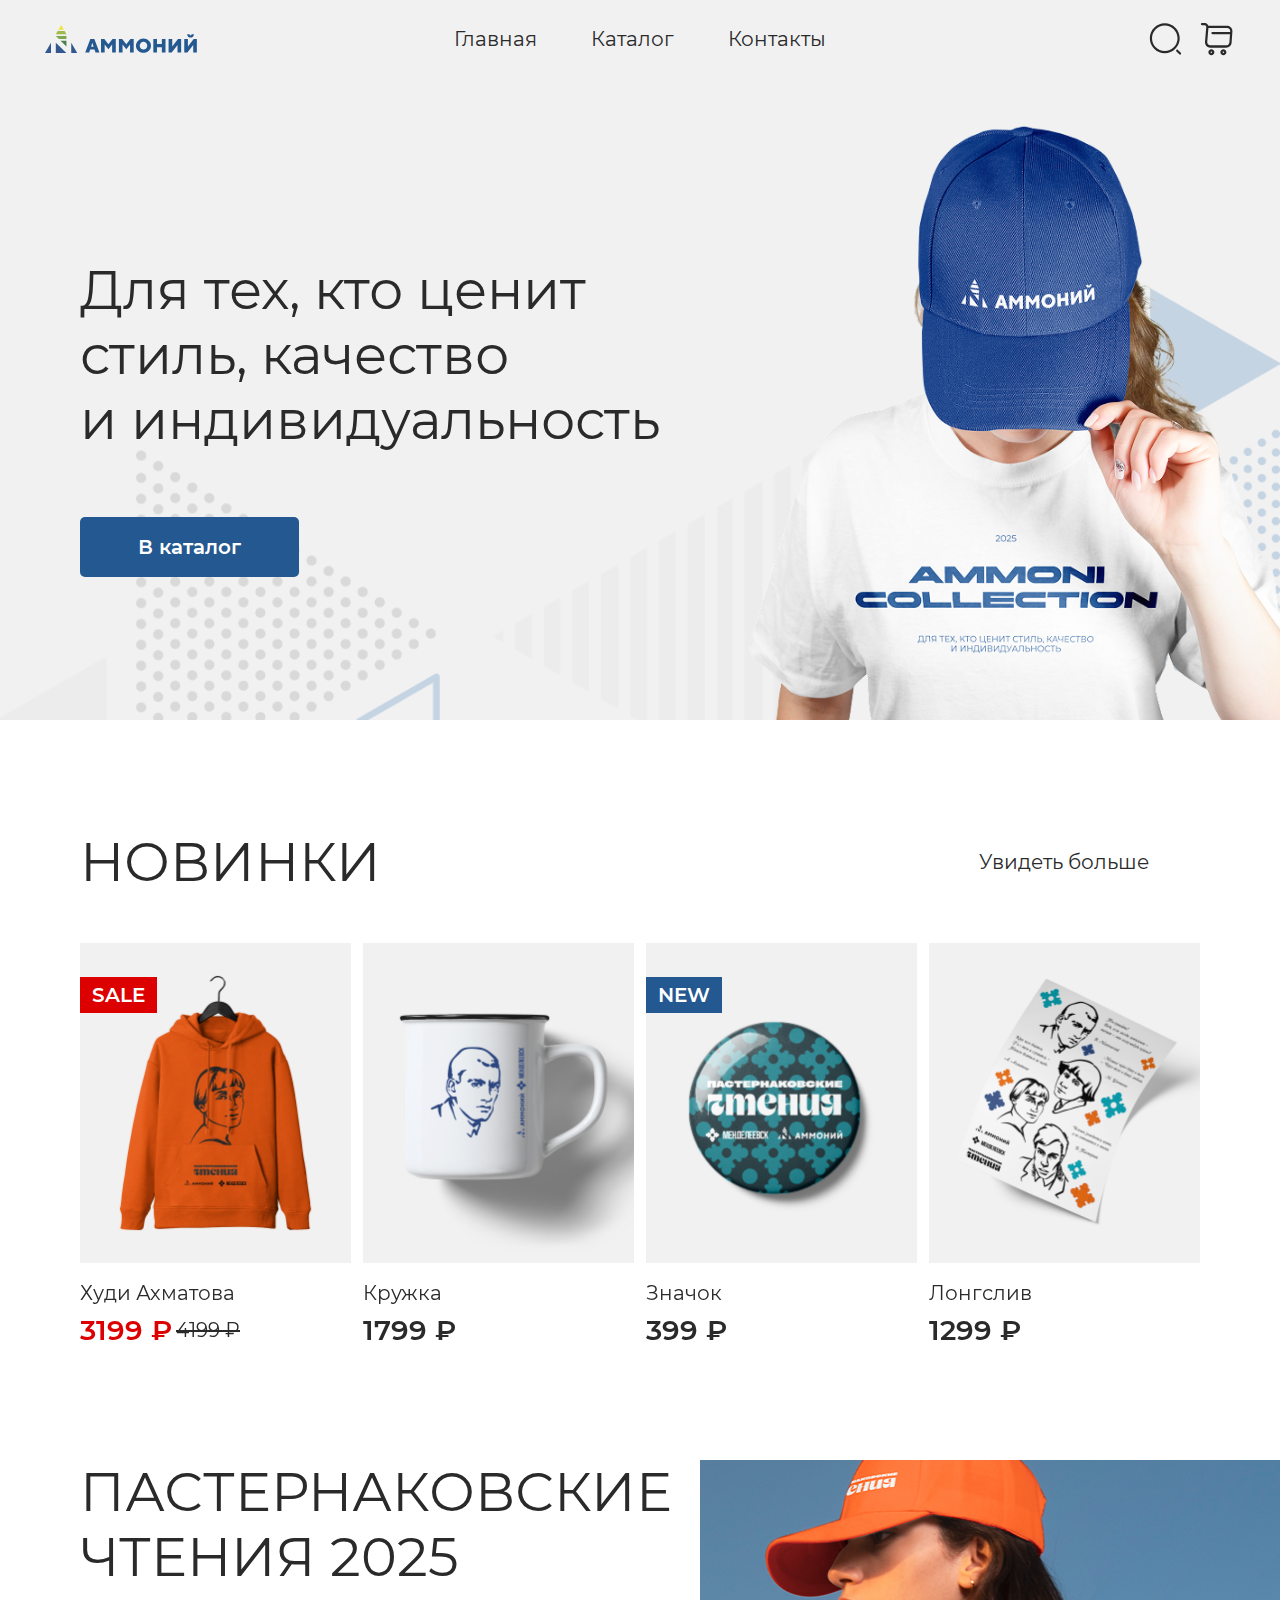
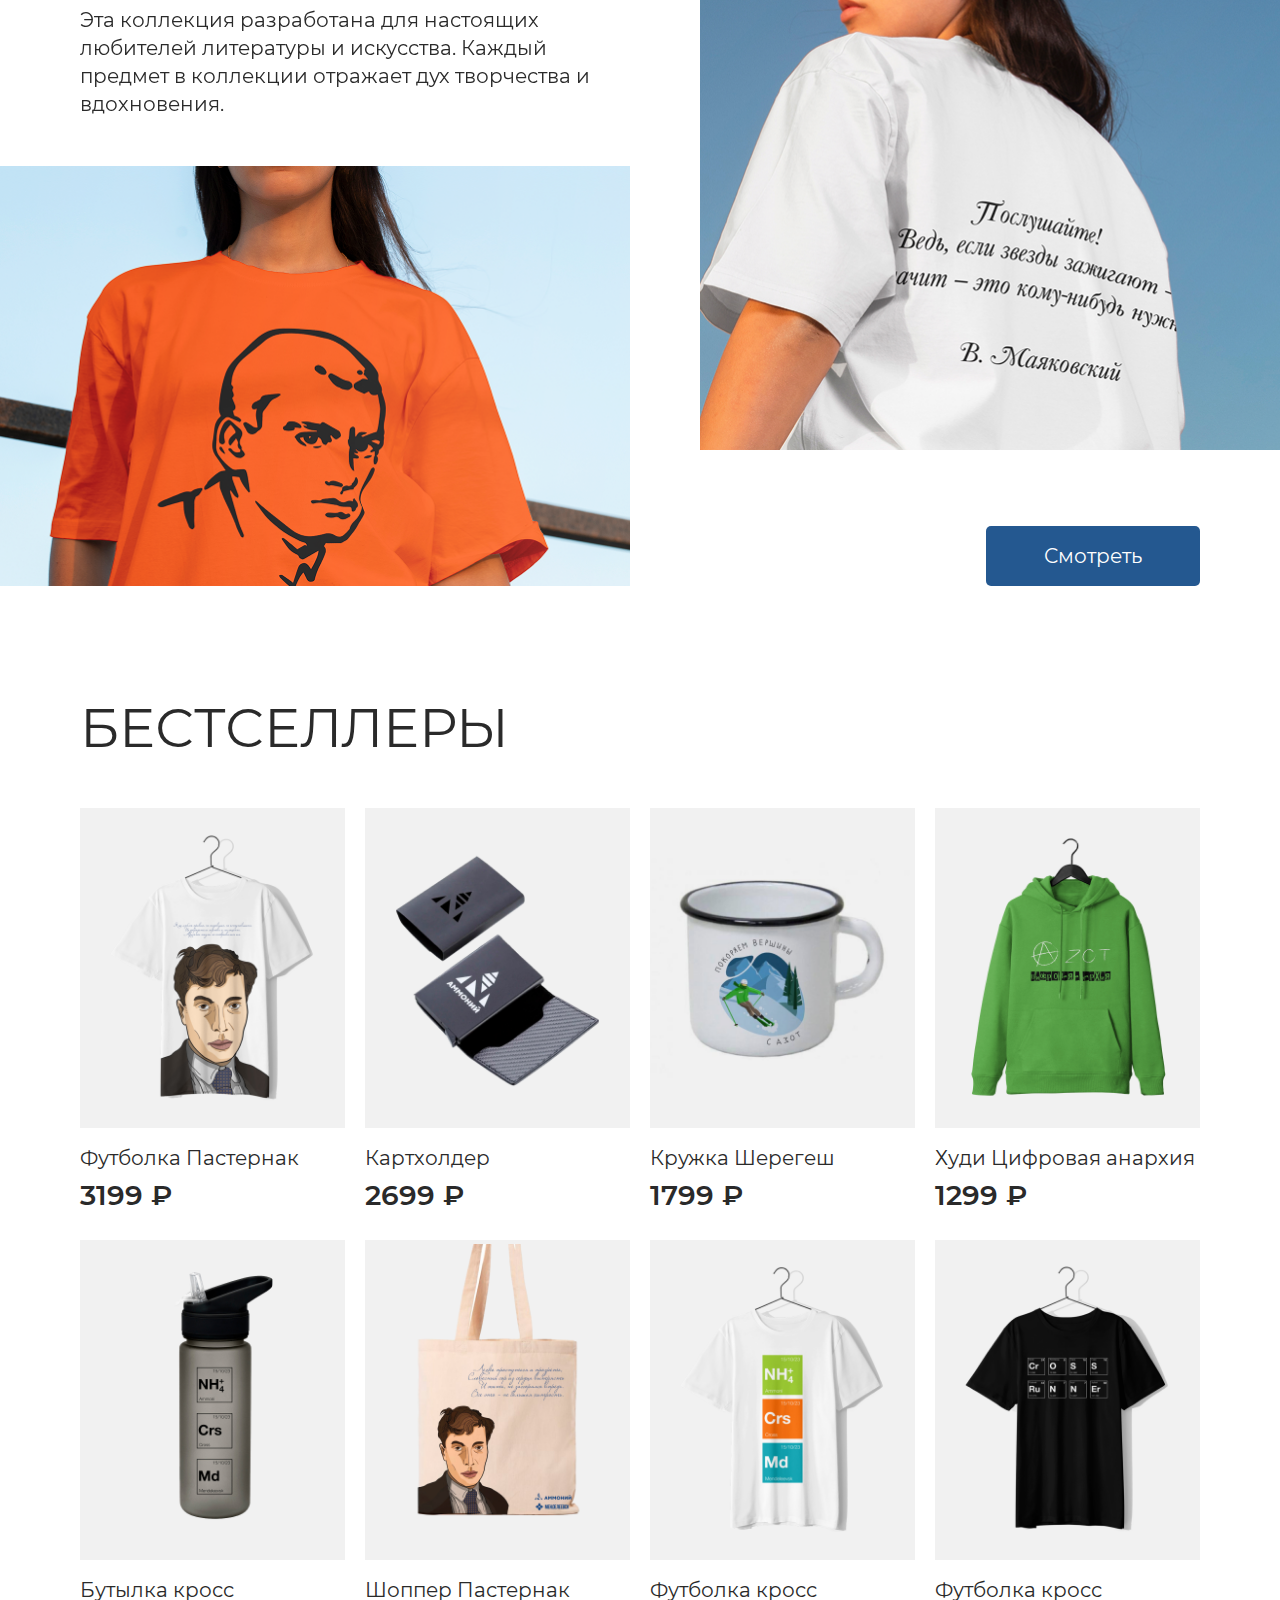
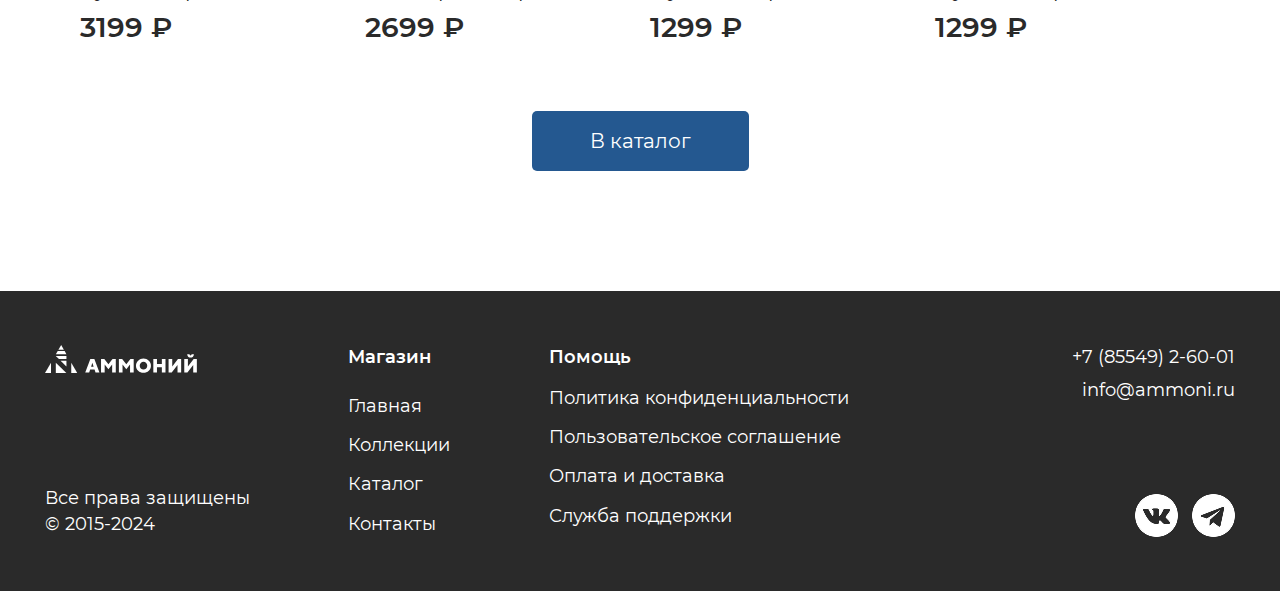
==== commit 8dcb99ba: "markup2" ====
--- a/index.html
+++ b/index.html
@@ -35,7 +35,7 @@
 			<div class="container-fluid">
 				<div class="row justify-content-between align-items-center">
 					<div class="col">
-						<a href="#" class="logo">
+						<a href="/ammoniy/" class="logo">
 							<svg width="152" height="28" viewBox="0 0 152 28" fill="none" xmlns="http://www.w3.org/2000/svg">
 								<path d="M13.3884 4.71913L16.1849 3.62396e-05L18.8765 4.71913H13.3884Z" fill="#EFE53E" />
 								<path d="M10.8364 9.26345L12.7241 5.9426H19.6804L21.4282 9.26345H10.8364Z" fill="#9DBC49" />
@@ -57,9 +57,9 @@
 					<div class="col d-none d-lg-block">
 						<nav>
 							<ul>
-								<li><a href="#">Главная</a></li>
-								<li><a href="#">Каталог</a></li>
-								<li><a href="#">Контакты</a></li>
+								<li><a href="/ammoniy/">Главная</a></li>
+								<li><a href="/ammoniy/catalog.html">Каталог</a></li>
+								<li><a href="/ammoniy/">Контакты</a></li>
 							</ul>
 						</nav>
 					</div>
@@ -70,26 +70,26 @@
 									<input type="search">
 									<button type="submit">
 										<svg width="18" height="19" viewBox="0 0 18 19" fill="none" xmlns="http://www.w3.org/2000/svg">
-											<path d="M8.625 16.8125C4.3875 16.8125 0.9375 13.3625 0.9375 9.125C0.9375 4.8875 4.3875 1.4375 8.625 1.4375C12.8625 1.4375 16.3125 4.8875 16.3125 9.125C16.3125 13.3625 12.8625 16.8125 8.625 16.8125ZM8.625 2.5625C5.0025 2.5625 2.0625 5.51 2.0625 9.125C2.0625 12.74 5.0025 15.6875 8.625 15.6875C12.2475 15.6875 15.1875 12.74 15.1875 9.125C15.1875 5.51 12.2475 2.5625 8.625 2.5625Z" fill="#2A2A2A"/>
-											<path d="M16.5 17.5625C16.3575 17.5625 16.215 17.51 16.1025 17.3975L14.6025 15.8975C14.385 15.68 14.385 15.32 14.6025 15.1025C14.82 14.885 15.18 14.885 15.3975 15.1025L16.8975 16.6025C17.115 16.82 17.115 17.18 16.8975 17.3975C16.785 17.51 16.6425 17.5625 16.5 17.5625Z" fill="#2A2A2A"/>
-											</svg>											
+											<path d="M8.625 16.8125C4.3875 16.8125 0.9375 13.3625 0.9375 9.125C0.9375 4.8875 4.3875 1.4375 8.625 1.4375C12.8625 1.4375 16.3125 4.8875 16.3125 9.125C16.3125 13.3625 12.8625 16.8125 8.625 16.8125ZM8.625 2.5625C5.0025 2.5625 2.0625 5.51 2.0625 9.125C2.0625 12.74 5.0025 15.6875 8.625 15.6875C12.2475 15.6875 15.1875 12.74 15.1875 9.125C15.1875 5.51 12.2475 2.5625 8.625 2.5625Z" fill="#2A2A2A" />
+											<path d="M16.5 17.5625C16.3575 17.5625 16.215 17.51 16.1025 17.3975L14.6025 15.8975C14.385 15.68 14.385 15.32 14.6025 15.1025C14.82 14.885 15.18 14.885 15.3975 15.1025L16.8975 16.6025C17.115 16.82 17.115 17.18 16.8975 17.3975C16.785 17.51 16.6425 17.5625 16.5 17.5625Z" fill="#2A2A2A" />
+										</svg>										
 									</button>
 								</form>
 								<button class="search_toggle">
-									<svg width="34" height="34" viewBox="0 0 36 36" fill="none" xmlns="http://www.w3.org/2000/svg">
-										<path d="M17.25 32.625C8.775 32.625 1.875 25.725 1.875 17.25C1.875 8.775 8.775 1.875 17.25 1.875C25.725 1.875 32.625 8.775 32.625 17.25C32.625 25.725 25.725 32.625 17.25 32.625ZM17.25 4.125C10.005 4.125 4.125 10.02 4.125 17.25C4.125 24.48 10.005 30.375 17.25 30.375C24.495 30.375 30.375 24.48 30.375 17.25C30.375 10.02 24.495 4.125 17.25 4.125Z" fill="#2A2A2A" />
-										<path d="M33 34.125C32.715 34.125 32.43 34.02 32.205 33.795L29.205 30.795C28.77 30.36 28.77 29.64 29.205 29.205C29.64 28.77 30.36 28.77 30.795 29.205L33.795 32.205C34.23 32.64 34.23 33.36 33.795 33.795C33.57 34.02 33.285 34.125 33 34.125Z" fill="#2A2A2A" />
+									<svg width="35" height="36" viewBox="0 0 35 36" fill="none" xmlns="http://www.w3.org/2000/svg">
+										<path d="M16.7709 32.2188C8.53133 32.2188 1.823 25.5104 1.823 17.2708C1.823 9.03125 8.53133 2.32292 16.7709 2.32292C25.0105 2.32292 31.7188 9.03125 31.7188 17.2708C31.7188 25.5104 25.0105 32.2188 16.7709 32.2188ZM16.7709 4.51042C9.72717 4.51042 4.0105 10.2417 4.0105 17.2708C4.0105 24.3 9.72717 30.0313 16.7709 30.0313C23.8147 30.0313 29.5313 24.3 29.5313 17.2708C29.5313 10.2417 23.8147 4.51042 16.7709 4.51042Z" fill="#2A2A2A" />
+										<path d="M32.0834 33.6771C31.8063 33.6771 31.5293 33.575 31.3105 33.3562L28.3938 30.4396C27.9709 30.0167 27.9709 29.3167 28.3938 28.8937C28.8168 28.4708 29.5168 28.4708 29.9397 28.8937L32.8564 31.8104C33.2793 32.2333 33.2793 32.9333 32.8564 33.3562C32.6376 33.575 32.3605 33.6771 32.0834 33.6771Z" fill="#2A2A2A" />
 									</svg>
 								</button>
 							</div>
-							<button class="cart_toggle widget_toggle">
+							<a href="/ammoniy/cart.html" class="cart_toggle widget_toggle">
 								<svg width="36" height="36" viewBox="0 0 36 36" fill="none" xmlns="http://www.w3.org/2000/svg">
 									<path d="M27.285 26.625H11.31C9.82499 26.625 8.39999 25.995 7.39499 24.9C6.38999 23.805 5.88 22.335 6 20.85L7.245 5.91C7.29 5.445 7.12499 4.99501 6.80999 4.65001C6.49499 4.30501 6.05999 4.125 5.59499 4.125H3C2.385 4.125 1.875 3.615 1.875 3C1.875 2.385 2.385 1.875 3 1.875H5.61001C6.70501 1.875 7.73999 2.33999 8.47499 3.13499C8.87999 3.58499 9.17999 4.11001 9.34499 4.69501H28.08C29.595 4.69501 30.99 5.295 32.01 6.375C33.015 7.47 33.525 8.895 33.405 10.41L32.595 21.66C32.43 24.405 30.03 26.625 27.285 26.625ZM9.42 6.92999L8.25 21.03C8.175 21.9 8.46 22.725 9.045 23.37C9.63 24.015 10.44 24.36 11.31 24.36H27.285C28.845 24.36 30.255 23.04 30.375 21.48L31.185 10.23C31.245 9.34501 30.96 8.50501 30.375 7.89001C29.79 7.26001 28.98 6.91498 28.095 6.91498H9.42V6.92999Z" fill="#2A2A2A" />
 									<path d="M24.375 34.125C22.725 34.125 21.375 32.775 21.375 31.125C21.375 29.475 22.725 28.125 24.375 28.125C26.025 28.125 27.375 29.475 27.375 31.125C27.375 32.775 26.025 34.125 24.375 34.125ZM24.375 30.375C23.955 30.375 23.625 30.705 23.625 31.125C23.625 31.545 23.955 31.875 24.375 31.875C24.795 31.875 25.125 31.545 25.125 31.125C25.125 30.705 24.795 30.375 24.375 30.375Z" fill="#2A2A2A" />
 									<path d="M12.375 34.125C10.725 34.125 9.375 32.775 9.375 31.125C9.375 29.475 10.725 28.125 12.375 28.125C14.025 28.125 15.375 29.475 15.375 31.125C15.375 32.775 14.025 34.125 12.375 34.125ZM12.375 30.375C11.955 30.375 11.625 30.705 11.625 31.125C11.625 31.545 11.955 31.875 12.375 31.875C12.795 31.875 13.125 31.545 13.125 31.125C13.125 30.705 12.795 30.375 12.375 30.375Z" fill="#2A2A2A" />
 									<path d="M31.5 13.125H13.5C12.885 13.125 12.375 12.615 12.375 12C12.375 11.385 12.885 10.875 13.5 10.875H31.5C32.115 10.875 32.625 11.385 32.625 12C32.625 12.615 32.115 13.125 31.5 13.125Z" fill="#2A2A2A" />
 								</svg>
-							</button>
+							</a>
 							<button class="widget_toggle aside_toggle d-block d-lg-none">
 								<span></span>
 							</button>
@@ -105,96 +105,113 @@
 						<div class="aside_wrapper pb-5">
 							<nav>
 								<ul>
-									<li><a href="#">Главная</a></li>
-									<li><a href="#">Каталог</a></li>
-									<li><a href="#">Контакты</a></li>
+									<li><a href="/ammoniy/">Главная</a></li>
+									<li><a href="/ammoniy/catalog.html">Каталог</a></li>
+									<li><a href="/ammoniy/">Контакты</a></li>
 								</ul>
 							</nav>
 							<div class="d-flex flex-column align-items-lg-start aside_contacts mt-4 mb-5">
 								<a href="tel:+78554926001">+7 (85549) 2-60-01</a>
 								<a href="mailto:info@ammoni.ru" class="mt-2">info@ammoni.ru</a>
 							</div>
-							<a href="#" class="button">В каталог</a>
+							<a href="/ammoniy/" class="button">В каталог</a>
 						</div>
 					</div>
 				</div>
 			</div>
 		</aside>
 		<main>
-			<div class="first_screen d-flex align-items-center">
+			<div class="first_screen d-flex align-items-end">
 				<div class="container">
 					<div class="row align-items-center">
-						<div class="col-lg-7">
-							<h1 class="mb-lg-5 mb-4 pb-lg-3 pb-0">Для тех, кто ценит стиль, качество и индивидуальность</h1>
-							<a href="#" class="button">В каталог</a>
-						</div>
-						<div class="col-lg-5">
+						<div class="col-lg-7 col-md-6">
+							<h1 class="mb-md-5 mb-0 pb-lg-3 pb-0">Для тех, кто ценит стиль, качество <br>и индивидуальность</h1>
+							<a href="/ammoniy/catalog.html" class="button d-none d-md-inline-block">В каталог</a>
+						</div>
+						<div class="col-lg-5 col-md-6 relative">
 							<img src="images/first_bg.png" loading="lazy" alt="" class="first_bg">
+							<a href="/ammoniy/catalog.html" class="button d-inline-block d-md-none">В каталог</a>
 						</div>
 					</div>
 				</div>
 			</div>
-			<section>
+			<section class="overflow-hidden">
 				<div class="container">
-					<div class="row mb-5 justify-content-between align-items-center flex-md-row flex-column">
+					<div class="row  mb-lg-5 mb-md-4 mb-3 justify-content-between align-items-center flex-md-row flex-column">
 						<div class="col">
-							<h2 class="uppercase mb-0">Каталог</h2>
-						</div>
-						<div class="col d-flex justify-content-md-end mt-md-0 mt-3">
-							<a href="" class="lg_text link_button d-flex align-items-center">
-								<span>Узнать больше</span>
+							<h2 class="one uppercase mb-0 text-center-md">Новинки</h2>
+						</div>
+						<div class="col d-flex justify-content-md-end mt-md-0 mt-3 d-none d-md-block">
+							<a href="/ammoniy/category.html" class="lg_text link_button d-flex align-items-center justify-content-end">
+								<span>Увидеть больше</span>
 								<svg width="37" height="8" viewBox="0 0 37 8" fill="none" xmlns="http://www.w3.org/2000/svg">
-									<path d="M36.3536 4.35355C36.5488 4.15829 36.5488 3.84171 36.3536 3.64645L33.1716 0.464466C32.9763 0.269204 32.6597 0.269204 32.4645 0.464466C32.2692 0.659728 32.2692 0.976311 32.4645 1.17157L35.2929 4L32.4645 6.82843C32.2692 7.02369 32.2692 7.34027 32.4645 7.53553C32.6597 7.7308 32.9763 7.7308 33.1716 7.53553L36.3536 4.35355ZM0 4.5H36V3.5H0V4.5Z" fill="#2A2A2A" />
+									<path d="M36.3536 4.35355C36.5488 4.15829 36.5488 3.84171 36.3536 3.64645L33.1716 0.464466C32.9763 0.269204 32.6597 0.269204 32.4645 0.464466C32.2692 0.659728 32.2692 0.976311 32.4645 1.17157L35.2929 4L32.4645 6.82843C32.2692 7.02369 32.2692 7.34027 32.4645 7.53553C32.6597 7.7308 32.9763 7.7308 33.1716 7.53553L36.3536 4.35355ZM0 4.5H36V3.5H0V4.5Z" fill="/ammoniy/2A2A2A" />
 								</svg>
 							</a>
 						</div>
 					</div>
-					<div class="row gy-4">
-						<div class="col-lg-3 col-sm-6">
-							<a href="#" class="product_card">
-								<div class="product_card_holder relative d-flex align-items-center justify-content-center relative mb-3">
-									<div class="badget badget_sale fw_s lg_text">sale</div>
-									<img src="images/hoodie.png" loading="lazy" alt="">
-								</div>
-								<div class="lg_text mb-1">Худи Ахматова</div>
-								<div class="d-flex align-items-center">
-									<div class="three fw_s in_sale">3199 ₽</div>
-									<div class="lg_text"><s>4199 ₽</s></div>
-								</div>
-							</a>
-						</div>
-						<div class="col-lg-3 col-sm-6">
-							<a href="#" class="product_card">
-								<div class="product_card_holder relative d-flex align-items-center justify-content-center relative mb-3">
-									<img src="images/cup.png" loading="lazy" alt="">
-								</div>
-								<div class="lg_text mb-1">Кружка</div>
-								<div class="d-flex align-items-center">
-									<div class="three fw_s">1799 ₽</div>
-								</div>
-							</a>
-						</div>
-						<div class="col-lg-3 col-sm-6">
-							<a href="#" class="product_card">
-								<div class="product_card_holder relative d-flex align-items-center justify-content-center relative mb-3">
-									<div class="badget badget_new fw_s lg_text">new</div>
-									<img src="images/badget.png" loading="lazy" alt="">
-								</div>
-								<div class="lg_text mb-1">Значок</div>
-								<div class="d-flex align-items-center">
-									<div class="three fw_s">399 ₽</div>
-								</div>
-							</a>
-						</div>
-						<div class="col-lg-3 col-sm-6">
-							<a href="#" class="product_card">
-								<div class="product_card_holder relative d-flex align-items-center justify-content-center relative mb-3">
-									<img src="images/poster.png" loading="lazy" alt="">
-								</div>
-								<div class="lg_text mb-1">Лонгслив</div>
-								<div class="d-flex align-items-center">
-									<div class="three fw_s">1299 ₽</div>
-								</div>
+					<div class="row">
+						<div class="col-12">
+							<div class="catalog_slider">
+								<div class="swiper-wrapper">
+									<div class="swiper-slide">
+										<a href="/ammoniy/single.html" class="product_card">
+											<div class="product_card_holder relative d-flex align-items-center justify-content-center relative mb-3">
+												<div class="badget badget_sale fw_s lg_text">sale</div>
+												<img src="images/shop/Frame 37.jpg" loading="lazy" alt="">
+											</div>
+											<div class="lg_text mb-1">Худи Ахматова</div>
+											<div class="d-flex align-items-center">
+												<div class="three fw_s in_sale">3199 ₽</div>
+												<div class="lg_text"><s>4199 ₽</s></div>
+											</div>
+										</a>
+									</div>
+									<div class="swiper-slide">
+										<a href="/ammoniy/single.html" class="product_card">
+											<div class="product_card_holder relative d-flex align-items-center justify-content-center relative mb-3">
+												<img src="images/shop/Frame 40.jpg" loading="lazy" alt="">
+											</div>
+											<div class="lg_text mb-1">Кружка</div>
+											<div class="d-flex align-items-center">
+												<div class="three fw_s">1799 ₽</div>
+											</div>
+										</a>
+									</div>
+									<div class="swiper-slide">
+										<a href="/ammoniy/single.html" class="product_card">
+											<div class="product_card_holder relative d-flex align-items-center justify-content-center relative mb-3">
+												<div class="badget badget_new fw_s lg_text">new</div>
+												<img src="images/shop/Frame 39.jpg" loading="lazy" alt="">
+											</div>
+											<div class="lg_text mb-1">Значок</div>
+											<div class="d-flex align-items-center">
+												<div class="three fw_s">399 ₽</div>
+											</div>
+										</a>
+									</div>
+									<div class="swiper-slide">
+										<a href="/ammoniy/single.html" class="product_card">
+											<div class="product_card_holder relative d-flex align-items-center justify-content-center relative mb-3">
+												<img src="images/shop/Frame 42.jpg" loading="lazy" alt="">
+											</div>
+											<div class="lg_text mb-1">Лонгслив</div>
+											<div class="d-flex align-items-center">
+												<div class="three fw_s">1299 ₽</div>
+											</div>
+										</a>
+									</div>
+								</div>
+							</div>
+						</div>
+					</div>
+					<div class="row">
+						<div class="col d-flex justify-content-center mt-md-0 mt-4 d-block d-md-none">
+							<a href="/ammoniy/catalog.html" class="lg_text link_button d-flex align-items-center ">
+								<span>Увидеть больше</span>
+								<svg width="37" height="8" viewBox="0 0 37 8" fill="none" xmlns="http://www.w3.org/2000/svg">
+									<path d="M36.3536 4.35355C36.5488 4.15829 36.5488 3.84171 36.3536 3.64645L33.1716 0.464466C32.9763 0.269204 32.6597 0.269204 32.4645 0.464466C32.2692 0.659728 32.2692 0.976311 32.4645 1.17157L35.2929 4L32.4645 6.82843C32.2692 7.02369 32.2692 7.34027 32.4645 7.53553C32.6597 7.7308 32.9763 7.7308 33.1716 7.53553L36.3536 4.35355ZM0 4.5H36V3.5H0V4.5Z" fill="/ammoniy/2A2A2A" />
+								</svg>
 							</a>
 						</div>
 					</div>
@@ -208,64 +225,64 @@
 								<div class="swiper-wrapper">
 									<div class="swiper-slide">
 										<div class="row">
-										<div class="col-lg-6 d-flex flex-column justify-content-between">
-											<h2 class="one uppercase mb-3">пастернаковские
+										<div class="col-md-6 d-flex flex-column justify-content-lg-between">
+											<h2 class="one uppercase mb-3 text-center-md">пастернаковские
 												чтения 2025</h2>
-											<div class="lg_text mb-5">Эта коллекция разработана для настоящих любителей литературы и искусства. Каждый предмет в коллекции отражает дух творчества и вдохновения. </div>	
-											<div class="section_image section_image_left relative">
+											<div class="lg_text mb-md-5 mb-3 text-center-md">Эта коллекция разработана для настоящих любителей литературы и искусства. Каждый предмет в коллекции отражает дух творчества и вдохновения. </div>	
+											<div class="section_image section_image_left relative d-md-block d-none">
 												<img src="images/section.png" alt="">
 											</div>
 										</div>
-										<div class="col-lg-5 offset-lg-1 d-flex flex-column justify-content-between">
+										<div class="col-md-5 offset-md-1 d-flex flex-column justify-content-between">
 											<div class="section_image section_image_right relative">
 												<img src="images/section.jpg" alt="">
 											</div>
-											<div class="d-flex align-items-center flex-column flex-md-row mt-5 btn_group_section justify-content-lg-end">
-												<div class="nav_slider d-flex align-items-center justify-content-between justify-content-md-center">
+											<div class="d-flex align-items-center flex-column flex-lg-row mt-lg-5 mt-3 btn_group_section justify-content-lg-end">
+												<div class="nav_slider d-flex align-items-center  justify-content-center ">
 													<div class="nav_prev">
 														<svg width="109" height="16" viewBox="0 0 109 16" fill="none" xmlns="http://www.w3.org/2000/svg">
-															<path d="M0.292893 8.70712C-0.0976257 8.31659 -0.0976258 7.68343 0.292892 7.2929L6.65686 0.928941C7.04738 0.538417 7.68055 0.538417 8.07107 0.928941C8.46159 1.31947 8.46159 1.95263 8.07107 2.34315L2.41422 8.00001L8.07107 13.6569C8.46159 14.0474 8.46159 14.6806 8.07107 15.0711C7.68055 15.4616 7.04738 15.4616 6.65686 15.0711L0.292893 8.70712ZM109 9L1 9.00001L1 7.00001L109 7L109 9Z" fill="#2A2A2A" />
+															<path d="M0.292893 8.70712C-0.0976257 8.31659 -0.0976258 7.68343 0.292892 7.2929L6.65686 0.928941C7.04738 0.538417 7.68055 0.538417 8.07107 0.928941C8.46159 1.31947 8.46159 1.95263 8.07107 2.34315L2.41422 8.00001L8.07107 13.6569C8.46159 14.0474 8.46159 14.6806 8.07107 15.0711C7.68055 15.4616 7.04738 15.4616 6.65686 15.0711L0.292893 8.70712ZM109 9L1 9.00001L1 7.00001L109 7L109 9Z" fill="/ammoniy/2A2A2A" />
 														</svg>
 													</div>
 													<div class="nav_next">
 														<svg width="109" height="16" viewBox="0 0 109 16" fill="none" xmlns="http://www.w3.org/2000/svg">
-															<path d="M108.707 7.29291C109.098 7.68344 109.098 8.3166 108.707 8.70713L102.343 15.0711C101.953 15.4616 101.319 15.4616 100.929 15.0711C100.538 14.6806 100.538 14.0474 100.929 13.6569L106.586 8.00002L100.929 2.34316C100.538 1.95264 100.538 1.31947 100.929 0.92895C101.319 0.538426 101.953 0.538426 102.343 0.92895L108.707 7.29291ZM1.74846e-07 7L108 7.00002L108 9.00002L-1.74846e-07 9L1.74846e-07 7Z" fill="#2A2A2A" />
+															<path d="M108.707 7.29291C109.098 7.68344 109.098 8.3166 108.707 8.70713L102.343 15.0711C101.953 15.4616 101.319 15.4616 100.929 15.0711C100.538 14.6806 100.538 14.0474 100.929 13.6569L106.586 8.00002L100.929 2.34316C100.538 1.95264 100.538 1.31947 100.929 0.92895C101.319 0.538426 101.953 0.538426 102.343 0.92895L108.707 7.29291ZM1.74846e-07 7L108 7.00002L108 9.00002L-1.74846e-07 9L1.74846e-07 7Z" fill="/ammoniy/2A2A2A" />
 														</svg>
 													</div>
 												</div>
-												<a href="#" class="button">Смотреть</a>
+												<a href="/ammoniy/category.html" class="button">Смотреть</a>
 											</div>
 										</div>
 									</div>
 									</div>
 									<div class="swiper-slide">
 										<div class="row">
-										<div class="col-lg-6 d-flex flex-column justify-content-between">
-											<h2 class="one uppercase mb-3">пастернаковские
+										<div class="col-md-6 d-flex flex-column justify-content-between">
+											<h2 class="one uppercase mb-3 text-center-md">пастернаковские
 												чтения 2026</h2>
-											<div class="lg_text mb-5">Эта коллекция разработана для настоящих любителей литературы и искусства. Каждый предмет в коллекции отражает дух творчества и вдохновения. </div>	
-											<div class="section_image section_image_left relative">
+											<div class="lg_text mb-md-5 mb-3 text-center-md">Эта коллекция разработана для настоящих любителей литературы и искусства. Каждый предмет в коллекции отражает дух творчества и вдохновения. </div>	
+											<div class="section_image section_image_left relative d-md-block d-none">
 												<img src="images/section.jpg" alt="">
 											</div>
 										</div>
-										<div class="col-lg-5 offset-lg-1 d-flex flex-column justify-content-between">
+										<div class="col-md-5 offset-md-1 d-flex flex-column justify-content-between">
 											<div class="section_image section_image_right relative">
 												<img src="images/section.png" alt="">
 											</div>
-											<div class="d-flex align-items-center flex-column flex-md-row mt-5 btn_group_section justify-content-lg-end">
-												<div class="nav_slider d-flex align-items-center justify-content-between justify-content-md-center">
+											<div class="d-flex align-items-center flex-column flex-lg-row mt-lg-5 mt-3 btn_group_section justify-content-lg-end">
+												<div class="nav_slider d-flex align-items-center  justify-content-center ">
 													<div class="nav_prev">
 														<svg width="109" height="16" viewBox="0 0 109 16" fill="none" xmlns="http://www.w3.org/2000/svg">
-															<path d="M0.292893 8.70712C-0.0976257 8.31659 -0.0976258 7.68343 0.292892 7.2929L6.65686 0.928941C7.04738 0.538417 7.68055 0.538417 8.07107 0.928941C8.46159 1.31947 8.46159 1.95263 8.07107 2.34315L2.41422 8.00001L8.07107 13.6569C8.46159 14.0474 8.46159 14.6806 8.07107 15.0711C7.68055 15.4616 7.04738 15.4616 6.65686 15.0711L0.292893 8.70712ZM109 9L1 9.00001L1 7.00001L109 7L109 9Z" fill="#2A2A2A" />
+															<path d="M0.292893 8.70712C-0.0976257 8.31659 -0.0976258 7.68343 0.292892 7.2929L6.65686 0.928941C7.04738 0.538417 7.68055 0.538417 8.07107 0.928941C8.46159 1.31947 8.46159 1.95263 8.07107 2.34315L2.41422 8.00001L8.07107 13.6569C8.46159 14.0474 8.46159 14.6806 8.07107 15.0711C7.68055 15.4616 7.04738 15.4616 6.65686 15.0711L0.292893 8.70712ZM109 9L1 9.00001L1 7.00001L109 7L109 9Z" fill="/ammoniy/2A2A2A" />
 														</svg>
 													</div>
 													<div class="nav_next">
 														<svg width="109" height="16" viewBox="0 0 109 16" fill="none" xmlns="http://www.w3.org/2000/svg">
-															<path d="M108.707 7.29291C109.098 7.68344 109.098 8.3166 108.707 8.70713L102.343 15.0711C101.953 15.4616 101.319 15.4616 100.929 15.0711C100.538 14.6806 100.538 14.0474 100.929 13.6569L106.586 8.00002L100.929 2.34316C100.538 1.95264 100.538 1.31947 100.929 0.92895C101.319 0.538426 101.953 0.538426 102.343 0.92895L108.707 7.29291ZM1.74846e-07 7L108 7.00002L108 9.00002L-1.74846e-07 9L1.74846e-07 7Z" fill="#2A2A2A" />
+															<path d="M108.707 7.29291C109.098 7.68344 109.098 8.3166 108.707 8.70713L102.343 15.0711C101.953 15.4616 101.319 15.4616 100.929 15.0711C100.538 14.6806 100.538 14.0474 100.929 13.6569L106.586 8.00002L100.929 2.34316C100.538 1.95264 100.538 1.31947 100.929 0.92895C101.319 0.538426 101.953 0.538426 102.343 0.92895L108.707 7.29291ZM1.74846e-07 7L108 7.00002L108 9.00002L-1.74846e-07 9L1.74846e-07 7Z" fill="/ammoniy/2A2A2A" />
 														</svg>
 													</div>
 												</div>
-												<a href="#" class="button">Смотреть</a>
+												<a href="/ammoniy/category.html" class="button">Смотреть</a>
 											</div>
 										</div>
 									</div>
@@ -277,105 +294,233 @@
 					</div>
 				</div>
 			</section>
-			<section>
+			<section class="overflow-hidden">
 				<div class="container">
 					<div class="row">
-						<h2 class="mb-5 uppercase">Бестселлеры</h2>
-					</div>
-					<div class="row gy-4">
-						<div class="col-lg-3 col-sm-6">
-							<a href="#" class="product_card">
-								<div class="product_card_holder relative d-flex align-items-center justify-content-center relative mb-3">
-									<img src="images/tshirt_pasternak.png" loading="lazy" alt="">
-								</div>
-								<div class="lg_text mb-1">Футболка Пастернак</div>
-								<div class="d-flex align-items-center">
-									<div class="three fw_s">3199 ₽</div>
-								</div>
-							</a>
-						</div>
-						<div class="col-lg-3 col-sm-6">
-							<a href="#" class="product_card">
-								<div class="product_card_holder relative d-flex align-items-center justify-content-center relative mb-3">
-									<img src="images/holder.png" loading="lazy" alt="">
-								</div>
-								<div class="lg_text mb-1">Картхолдер</div>
-								<div class="d-flex align-items-center">
-									<div class="three fw_s">2699 ₽</div>
-								</div>
-							</a>
-						</div>
-						<div class="col-lg-3 col-sm-6">
-							<a href="#" class="product_card">
-								<div class="product_card_holder relative d-flex align-items-center justify-content-center relative mb-3">
-									<img src="images/cup2.png" loading="lazy" alt="">
-								</div>
-								<div class="lg_text mb-1">Кружка Шерегеш</div>
-								<div class="d-flex align-items-center">
-									<div class="three fw_s">1799 ₽</div>
-								</div>
-							</a>
-						</div>
-						<div class="col-lg-3 col-sm-6">
-							<a href="#" class="product_card">
-								<div class="product_card_holder relative d-flex align-items-center justify-content-center relative mb-3">
-									<img src="images/hoodie2.png" loading="lazy" alt="">
-								</div>
-								<div class="lg_text mb-1">Худи Цифровая анархия</div>
-								<div class="d-flex align-items-center">
-									<div class="three fw_s">1299 ₽</div>
-								</div>
-							</a>
-						</div>
-						<div class="col-lg-3 col-sm-6">
-							<a href="#" class="product_card">
-								<div class="product_card_holder relative d-flex align-items-center justify-content-center relative mb-3">
-									<img src="images/bottle.png" loading="lazy" alt="">
-								</div>
-								<div class="lg_text mb-1">Бутылка кросс</div>
-								<div class="d-flex align-items-center">
-									<div class="three fw_s">3199 ₽</div>
-								</div>
-							</a>
-						</div>
-						<div class="col-lg-3 col-sm-6">
-							<a href="#" class="product_card">
-								<div class="product_card_holder relative d-flex align-items-center justify-content-center relative mb-3">
-									<img src="images/shopper.png" loading="lazy" alt="">
-								</div>
-								<div class="lg_text mb-1">Шоппер Пастернак</div>
-								<div class="d-flex align-items-center">
-									<div class="three fw_s">2699 ₽</div>
-								</div>
-							</a>
-						</div>
-						<div class="col-lg-3 col-sm-6">
-							<a href="#" class="product_card">
-								<div class="product_card_holder relative d-flex align-items-center justify-content-center relative mb-3">
-									<img src="images/tshirt2.png" loading="lazy" alt="">
-								</div>
-								<div class="lg_text mb-1">Футболка кросс</div>
-								<div class="d-flex align-items-center">
-									<div class="three fw_s">1299 ₽</div>
-								</div>
-							</a>
-						</div>
-						<div class="col-lg-3 col-sm-6">
-							<a href="#" class="product_card">
-								<div class="product_card_holder relative d-flex align-items-center justify-content-center relative mb-3">
-									<img src="images/tshirt.png" loading="lazy" alt="">
-								</div>
-								<div class="lg_text mb-1">Футболка кросс</div>
-								<div class="d-flex align-items-center">
-									<div class="three fw_s">1299 ₽</div>
-								</div>
-							</a>
+						<h2 class="one mb-lg-5 mb-md-4 mb-3 uppercase text-center-md">Бестселлеры</h2>
+					</div>
+					<div class="row gy-4 d-none d-md-flex">
+						<div class="col-lg-3 col-md-4">
+							<a href="/ammoniy/single.html" class="product_card">
+								<div class="product_card_holder relative d-flex align-items-center justify-content-center relative mb-3">
+									<img src="images/shop/Frame 33.jpg" loading="lazy" alt="">
+								</div>
+								<div class="d-flex flex-column justify-content-between">
+									<div class="h-100 lg_text mb-1">Футболка Пастернак</div>
+										<div class="d-flex align-items-center">
+										<div class="three fw_s">3199 ₽</div>
+									</div>
+								</div>
+							</a>
+						</div>
+						<div class="col-lg-3 col-md-4">
+							<a href="/ammoniy/single.html" class="product_card">
+								<div class="product_card_holder relative d-flex align-items-center justify-content-center relative mb-3">
+									<img src="images/shop/Frame 26.jpg" loading="lazy" alt="">
+								</div>
+								<div class="d-flex flex-column justify-content-between">
+									<div class="h-100 lg_text mb-1">Картхолдер</div>
+										<div class="d-flex align-items-center">
+										<div class="three fw_s">2699 ₽</div>
+									</div>
+								</div>
+							</a>
+						</div>
+						<div class="col-lg-3 col-md-4">
+							<a href="/ammoniy/single.html" class="product_card">
+								<div class="product_card_holder relative d-flex align-items-center justify-content-center relative mb-3">
+									<img src="images/shop/Frame 27.jpg" loading="lazy" alt="">
+								</div>
+								<div class="d-flex flex-column justify-content-between">
+									<div class="h-100 lg_text mb-1">Кружка Шерегеш</div>
+										<div class="d-flex align-items-center">
+										<div class="three fw_s">1799 ₽</div>
+									</div>
+								</div>
+							</a>
+						</div>
+						<div class="col-lg-3 col-md-4">
+							<a href="/ammoniy/single.html" class="product_card">
+								<div class="product_card_holder relative d-flex align-items-center justify-content-center relative mb-3">
+									<img src="images/shop/Frame 28.jpg" loading="lazy" alt="">
+								</div>
+								<div class="d-flex flex-column justify-content-between">
+									<div class="h-100 lg_text mb-1">Худи Цифровая анархия</div>
+										<div class="d-flex align-items-center">
+										<div class="three fw_s">1299 ₽</div>
+									</div>
+								</div>
+							</a>
+						</div>
+						<div class="col-lg-3 col-md-4">
+							<a href="/ammoniy/single.html" class="product_card">
+								<div class="product_card_holder relative d-flex align-items-center justify-content-center relative mb-3">
+									<img src="images/shop/Frame 32-1.jpg" loading="lazy" alt="">
+								</div>
+								<div class="d-flex flex-column justify-content-between">
+									<div class="h-100 lg_text mb-1">Бутылка кросс</div>
+										<div class="d-flex align-items-center">
+										<div class="three fw_s">3199 ₽</div>
+									</div>
+								</div>
+							</a>
+						</div>
+						<div class="col-lg-3 col-md-4">
+							<a href="/ammoniy/single.html" class="product_card">
+								<div class="product_card_holder relative d-flex align-items-center justify-content-center relative mb-3">
+									<img src="images/shop/Frame 31.jpg" loading="lazy" alt="">
+								</div>
+								<div class="d-flex flex-column justify-content-between">
+									<div class="h-100 lg_text mb-1">Шоппер Пастернак</div>
+										<div class="d-flex align-items-center">
+										<div class="three fw_s">2699 ₽</div>
+									</div>
+								</div>
+							</a>
+						</div>
+						<div class="col-lg-3 col-md-4">
+							<a href="/ammoniy/single.html" class="product_card">
+								<div class="product_card_holder relative d-flex align-items-center justify-content-center relative mb-3">
+									<img src="images/shop/Frame 30.jpg" loading="lazy" alt="">
+								</div>
+								<div class="d-flex flex-column justify-content-between">
+									<div class="h-100 lg_text mb-1">Футболка кросс</div>
+										<div class="d-flex align-items-center">
+										<div class="three fw_s">1299 ₽</div>
+									</div>
+								</div>
+							</a>
+						</div>
+						<div class="col-lg-3 col-md-4">
+							<a href="/ammoniy/single.html" class="product_card">
+								<div class="product_card_holder relative d-flex align-items-center justify-content-center relative mb-3">
+									<img src="images/shop/Frame 29.jpg" loading="lazy" alt="">
+								</div>
+								<div class="d-flex flex-column justify-content-between">
+									<div class="h-100 lg_text mb-1">Футболка кросс</div>
+										<div class="d-flex align-items-center">
+										<div class="three fw_s">1299 ₽</div>
+									</div>
+								</div>
+							</a>
+						</div>
+					</div>
+					<div class="row d-md-none d-flex">
+						<div class="col-12">
+							<div class="catalog_slider">
+								<div class="swiper-wrapper">
+									<div class="swiper-slide">
+										<a href="/ammoniy/single.html" class="product_card">
+											<div class="product_card_holder relative d-flex align-items-center justify-content-center relative mb-3">
+												<img src="images/shop/Frame 33.jpg" loading="lazy" alt="">
+											</div>
+											<div class="d-flex flex-column justify-content-between">
+												<div class="h-100 lg_text mb-1">Футболка Пастернак</div>
+													<div class="d-flex align-items-center">
+													<div class="three fw_s">3199 ₽</div>
+												</div>
+											</div>
+										</a>
+									</div>
+									<div class="swiper-slide">
+										<a href="/ammoniy/single.html" class="product_card">
+											<div class="product_card_holder relative d-flex align-items-center justify-content-center relative mb-3">
+												<img src="images/shop/Frame 26.jpg" loading="lazy" alt="">
+											</div>
+											<div class="d-flex flex-column justify-content-between">
+												<div class="h-100 lg_text mb-1">Картхолдер</div>
+													<div class="d-flex align-items-center">
+													<div class="three fw_s">2699 ₽</div>
+												</div>
+											</div>
+										</a>
+									</div>
+									<div class="swiper-slide">
+										<a href="/ammoniy/single.html" class="product_card">
+											<div class="product_card_holder relative d-flex align-items-center justify-content-center relative mb-3">
+												<img src="images/shop/Frame 27.jpg" loading="lazy" alt="">
+											</div>
+											<div class="d-flex flex-column justify-content-between">
+												<div class="h-100 lg_text mb-1">Кружка Шерегеш</div>
+													<div class="d-flex align-items-center">
+													<div class="three fw_s">1799 ₽</div>
+												</div>
+											</div>
+										</a>
+									</div>
+									<div class="swiper-slide">
+										<a href="/ammoniy/single.html" class="product_card">
+											<div class="product_card_holder relative d-flex align-items-center justify-content-center relative mb-3">
+												<img src="images/shop/Frame 28.jpg" loading="lazy" alt="">
+											</div>
+											<div class="d-flex flex-column justify-content-between">
+												<div class="h-100 lg_text mb-1">Худи Цифровая анархия</div>
+													<div class="d-flex align-items-center">
+													<div class="three fw_s">1299 ₽</div>
+												</div>
+											</div>
+										</a>
+									</div>
+									<div class="swiper-slide">
+										<a href="/ammoniy/single.html" class="product_card">
+											<div class="product_card_holder relative d-flex align-items-center justify-content-center relative mb-3">
+												<img src="images/shop/Frame 32-1.jpg" loading="lazy" alt="">
+											</div>
+											<div class="d-flex flex-column justify-content-between">
+												<div class="h-100 lg_text mb-1">Бутылка кросс</div>
+													<div class="d-flex align-items-center">
+													<div class="three fw_s">3199 ₽</div>
+												</div>
+											</div>
+										</a>
+									</div>
+									<div class="swiper-slide">
+										<a href="/ammoniy/single.html" class="product_card">
+											<div class="product_card_holder relative d-flex align-items-center justify-content-center relative mb-3">
+												<img src="images/shop/Frame 31.jpg" loading="lazy" alt="">
+											</div>
+											<div class="d-flex flex-column justify-content-between">
+												<div class="h-100 lg_text mb-1">Шоппер Пастернак</div>
+													<div class="d-flex align-items-center">
+													<div class="three fw_s">2699 ₽</div>
+												</div>
+											</div>
+										</a>
+									</div>
+									<div class="swiper-slide">
+										<a href="/ammoniy/single.html" class="product_card">
+											<div class="product_card_holder relative d-flex align-items-center justify-content-center relative mb-3">
+												<img src="images/shop/Frame 30.jpg" loading="lazy" alt="">
+											</div>
+											<div class="d-flex flex-column justify-content-between">
+												<div class="h-100 lg_text mb-1">Футболка кросс</div>
+													<div class="d-flex align-items-center">
+													<div class="three fw_s">1299 ₽</div>
+												</div>
+											</div>
+										</a>
+									</div>
+									<div class="swiper-slide">
+										<a href="/ammoniy/single.html" class="product_card">
+											<div class="product_card_holder relative d-flex align-items-center justify-content-center relative mb-3">
+												<img src="images/shop/Frame 29.jpg" loading="lazy" alt="">
+											</div>
+											<div class="d-flex flex-column justify-content-between">
+												<div class="h-100 lg_text mb-1">Футболка кросс</div>
+													<div class="d-flex align-items-center">
+													<div class="three fw_s">1299 ₽</div>
+												</div>
+											</div>
+										</a>
+									</div>
+								</div>
+							</div>
 						</div>
 					</div>
 					<div class="row mt-lg-5 mt-4 pt-lg-3 pt-0">
 						<div class="col">
 							<div class="d-flex justify-content-center">
-								<a href="#" class="button">В каталог</a>
+								<a href="/ammoniy/catalog.html" class="button">В каталог</a>
 							</div>
 						</div>
 					</div>
@@ -384,10 +529,10 @@
 		</main>
 		<footer>
 			<div class="container-fluid">
-				<div class="row gy-5">
-					<div class="col-12 col-lg">
+				<div class="row gy-4">
+					<div class="col-12 col-md">
 						<div class="d-flex flex-column justify-content-between h-100">
-							<a href="/" class="logo mb-3 mb-lg-0">
+							<a href="/ammoniy" class="logo mb-4 mb-md-0">
 								<svg width="152" height="28" viewBox="0 0 152 28" fill="none" xmlns="http://www.w3.org/2000/svg">
 									<path d="M13.3884 4.7191L16.1849 0L18.8765 4.7191H13.3884Z" fill="white" />
 									<path d="M10.8364 9.26347L12.7241 5.94263H19.6804L21.4282 9.26347H10.8364Z" fill="white" />
@@ -405,28 +550,28 @@
 									<path d="M142.902 13.9824V21.498L148.669 13.9824H151.85V27.4406H148.215V19.9599L142.412 27.4406H139.266V13.9824H142.902ZM143.146 11.6403C142.517 11.0461 142.203 10.277 142.203 9.36816H144.51C144.51 10.0673 144.859 10.4169 145.558 10.4169C146.257 10.4169 146.607 10.0673 146.607 9.36816H148.914C148.914 10.277 148.6 11.0461 147.97 11.6403C147.341 12.2346 146.537 12.5492 145.523 12.5492C144.51 12.5492 143.776 12.2346 143.146 11.6403Z" fill="white" />
 								</svg>
 							</a>
-							<div class="mt-3 d-none d-lg-block">Все права защищены<br>© 2015-2024</div>
-						</div>
-					</div>
-					<div class="col-lg-2 col-sm-6">
-						<div class="fw_s mb-3">Магазин</div>
+							<div class="mt-3 d-none d-md-block copyrights">Все права защищены<br>© 2015-2024</div>
+						</div>
+					</div>
+					<div class="col-md-2 d-none d-md-block">
+						<div class="fw_s mb-4">Магазин</div>
 						<nav>
 							<ul>
-								<li><a href="#">Главная</a></li>
-								<li><a href="#">Коллекции</a></li>
-								<li><a href="#">Каталог</a></li>
-								<li><a href="#">Контакты</a></li>
+								<li><a href="/ammoniy/">Главная</a></li>
+								<li><a href="/ammoniy/category.html">Коллекции</a></li>
+								<li><a href="/ammoniy/catalog.html">Каталог</a></li>
+								<li><a href="/ammoniy/">Контакты</a></li>
 							</ul>
 						</nav>
 					</div>
-					<div class="col-lg-4 col-sm-6">
-						<div class="fw_s mb-3">Помощь</div>
+					<div class="col-lg-4 col-md">
+						<div class="fw_s mb-3 d-none d-md-block">Помощь</div>
 						<nav>
 							<ul>
-								<li><a href="#">Политика конфиденциальности</a></li>
-								<li><a href="#">Пользовательское соглашение</a></li>
-								<li><a href="#">Оплата и доставка</a></li>
-								<li><a href="#">Служба поддержки</a></li>
+								<li><a href="/ammoniy/">Политика конфиденциальности</a></li>
+								<li><a href="/ammoniy/">Пользовательское соглашение</a></li>
+								<li class="d-none d-md-block"><a href="/ammoniy/">Оплата и доставка</a></li>
+								<li class="d-none d-md-block"><a href="/ammoniy/">Служба поддержки</a></li>
 							</ul>
 						</nav>
 					</div>
@@ -434,18 +579,18 @@
 							<div class="d-flex flex-column justify-content-lg-between h-100">
 								<div class="d-flex flex-column align-items-lg-end">
 									<a href="tel:+78554926001">+7 (85549) 2-60-01</a>
-									<a href="mailto:info@ammoni.ru" class="mt-2">info@ammoni.ru</a>
-								</div>
-								<div class="social d-flex align-items-center justify-content-lg-end mt-lg-0 mt-4">
-									<a href="#">
+									<a href="mailto:info@ammoni.ru" class="mt-md-2 mt-3">info@ammoni.ru</a>
+								</div>
+								<div class="social d-flex align-items-center justify-content-md-end justify-content-center mt-lg-0 mt-4">
+									<a href="/ammoniy/">
 										<img src="images/vk.png" alt="" target="_blank">
 									</a>
-									<a href="#">
+									<a href="/ammoniy/">
 										<img src="images/tg.png" alt="" target="_blank">
 									</a>
 								</div>
 							</div>
-							<div class="d-block d-lg-none mt-4">Все права защищены<br>© 2015-2024</div>
+							<div class="d-block d-md-none mt-5">Все права защищены<br>© 2015-2024</div>
 					</div>
 				</div>
 			</div>
--- a/css/main.css
+++ b/css/main.css
@@ -21,6 +21,7 @@
 	--rg: 16px;
 	--md: 18px;
 	--lg: 20px;
+	--xl: 24px;
 }
 
 /* BOOTSTRAP SETTINGS SECTION */
@@ -104,6 +105,9 @@
 }
 .lg_text{
 	font-size: var(--lg);
+}
+.xl_text{
+	font-size: var(--xl);
 }
 .fw_r{
 	font-weight: var(--regular);
@@ -321,10 +325,10 @@
 }
 .first_screen{
 	background: var(--gray);
-	min-height: 614px;
+	min-height: 720px;
 	position: relative;
 	z-index: 1;
-	padding-top: 104px;
+	/* padding-top: 104px; */
 	background-repeat: no-repeat;
 	background-position: right bottom;
 	overflow: hidden;
@@ -349,9 +353,10 @@
 .first_bg{
 	max-width: 100%;
 	object-fit: contain;
-	min-width: 100%;
-	bottom: -26px;
-	position: relative;
+	bottom: 0;
+	position: relative;
+	min-width: 640px;
+	z-index: -1;
 }
 .product_card{
 	text-decoration: none;
@@ -473,10 +478,14 @@
 } */
 .category_card.has_bg{
 	background-repeat: no-repeat !important;
-	background-position: bottom right !important;
+	background-position: bottom left !important;
 }
 .category_card > div{
 	padding: 24px 34px;
+}
+.category_card .two{
+	max-width: 340px;
+	word-break: normal;
 }
 body.page .searchform input{
 	background: #fff;
@@ -534,14 +543,14 @@
 
 
 .mySwiper2 .swiper-slide img{
-	height: 480px;
+	height: 544px;
 	object-fit: cover;
 	width: 100%;
 }
 .mySwiper {
 	width: 100%;
 	height: 100%;
-	max-height: 480px;
+	max-height: 544px;
 }
 
 .mySwiper .swiper-slide {
@@ -656,14 +665,14 @@
 	max-height: 106px;
 	height: 100%;
 }
-.cart_total_right {
+.sticky_left {
 	position: sticky;
 	top: 72px;
 }
 .col_right {
 	height: 100%;
-	margin-left: 58px;
-	padding-left: 58px;
+	margin-left: 38px;
+	padding-left: 38px;
 	border-left: 1px solid var(--text);
 }
 .quantity{
@@ -695,14 +704,42 @@
 	align-items: center;
 	justify-content: center;
 }
+.form_group label{
+	margin-bottom: 8px;
+	width: 100%;
+}
+.form_group select{
+	width: 100%;
+	border: none;
+	padding: 16px;
+	outline: none;
+	appearance: none; /* Убираем стандартную стрелку */
+	-webkit-appearance: none;
+	-moz-appearance: none;
+	background: var(--gray) url("../images/angle.svg") no-repeat right 20px center;
+	background-size: 18px;
+	cursor: pointer;
+	border-radius: 6px;
+}
 .form input[type="text"],.form input[type="email"],.form textarea{
 	width: 100%;
 	border: none;
-	border-bottom: 1px solid var(--text);
-	padding: 13px 0;
+	padding: 16px;
+	resize: none;
+	background: var(--gray);
+	border-radius: 6px;
 }
 .form .form_group + *{
-	margin-top: 6px;
+	margin-top: 24px;
+}
+.form_group .from_group_inner + *{
+	margin-left: 20px;
+}
+.from_group_inner{
+	width: 100%;
+}
+.order_widget{
+	padding: 20px;
 }
 /* Скрываем стандартное радио */
 .custom-radio input[type="radio"] {
@@ -714,7 +751,7 @@
 	display: flex;
 	align-items: center;
 	cursor: pointer;
-	font-size: var(--lg);
+	font-size: var(--md);
 	color: var(--text);
 	gap: 8px;
 }
@@ -724,6 +761,7 @@
 	content: "";
 	display: inline-block;
 	width: 24px;
+	min-width: 24px;
 	height: 24px;
 	border-radius: 50%;
 	border: 1px solid rgba(43, 69, 126, 0.2);
@@ -738,10 +776,6 @@
 	background: radial-gradient(circle, var(--accent) 40%, transparent 42%);
 }
 
-/* Эффект наведения */
-.custom-radio label:hover::before {
-	border-color: var(--text);
-}
 .form_group.custom-radio + *{
 	margin-top: 16px;
 }
@@ -780,10 +814,55 @@
 	background-position: center center;
 	background-repeat: no-repeat;
 }
+.sizes span{cursor: pointer;}
 
 /* Наведение */
 .custom-checkbox label:hover::before {
 	border-color: var(--accent);
+}
+.delivery_widget{
+	padding: 22px;
+}
+.total div:last-child{
+	margin-left: 38px;
+}
+.delivery_widget label{
+	color: #fff;
+}
+/* Создаём кастомный кружок */
+.delivery_widget .custom-radio label::before {
+	content: "";
+	display: inline-block;
+	width: 24px;
+	min-width: 24px;
+	height: 24px;
+	border-radius: 50%;
+	border: 1px solid rgba(43, 69, 126, 0.2);
+	transition: all 0.1s ease;
+	position: relative;
+	background: #f1f1f1;
+}
+.delivery_widget .button{
+	background: #fff;
+	color: var(--accent);
+	width: 100%;
+	font-weight: var(--semi);
+}
+.total_cart_item{
+	padding-bottom: 12px;
+	border-bottom: 1px solid var(--text);
+}
+.total_cart_item + *{
+	padding-top: 12px;
+}
+.total_cart_item:last-of-type{
+	border-bottom: none;
+	padding-bottom: 0;
+}
+/* Активное состояние (когда выбрано) */
+.delivery_widget .custom-radio input[type="radio"]:checked + label::before {
+	border-color: rgba(43, 69, 126, 0.2);
+	background: radial-gradient(circle, var(--accent) 42%, #f1f1f1 42%);
 }
 
 footer{
@@ -825,6 +904,7 @@
 	min-height: 36px;
 	padding-left: 34px;
 	color: var(--text);
+	outline: none;
 }
 .searchform button{
 	position: absolute;
--- a/css/media.css
+++ b/css/media.css
@@ -2,7 +2,9 @@
 
 /* xl <= Extra extra large (xxl) */
 @media (max-width : 1400px) {
-
+	.first_bg{
+		min-width: 592px;
+	}
 }
 
 /* lg <= Extra large (xl) */
@@ -16,15 +18,21 @@
 	.nav_slider *{
 		width: 68px;
 	}
+	.first_screen h1 br{
+		display: none;
+	}
+	.first_bg {
+		min-width: 427px;
+}
 }
 
 /* md <= Large (lg) */
 @media (max-width : 992px) {
+	.form .form_group + *{
+		margin-top: 12px;
+	}
 	.nav_slider *{
 		width: auto;
-	}
-	.h-100{
-		height: auto;
 	}
 	.widget_toggle + *{
 		margin-left: 12px;
@@ -33,29 +41,10 @@
 		opacity: 1;
 		visibility: visible;
 	}
-	body{
-		font-size: calc(var(--index)* 1.8);
-	}
-	.button{
-		font-size: calc(var(--index)* 1.8);
-		padding: 14px 50px;
-	}
-	.lg_text{
-		font-size: calc(var(--index)* 2);
-	}
-	h1,.one,h2, .two{
-		font-size: calc(var(--index)* 2.6);
-	}
+
 	#breadcrumbs{
 		font-size: calc(var(--index)* 1.2);
-		overflow: auto;
-		white-space: nowrap;
-		-ms-overflow-style: none;
-		scrollbar-width: none;
 		justify-content: flex-start;
-	}
-	h3, .three{
-		font-size: calc(var(--index)* 2.4);
 	}
 	.searchform input{
 		background: #fff;
@@ -73,9 +62,6 @@
 		left: auto;
 		position: absolute;
 		right: auto;
-	}
-	.section_image_right img{
-		margin-top: 10px;
 	}
 	.section_image_left,.section_image_right{
 		max-width: 100%;
@@ -100,25 +86,160 @@
 	.cart_image{
 		margin-right: 12px;
 	}
+
+	h1,.one,h2, .two{
+		font-size: calc(var(--index)* 2.2);
+	}
+	h3, .three{
+		font-size: calc(var(--index)* 1.7);
+	}
 	.cart_item .three{
 		font-size: calc(var(--index)* 1.6);
 	}
 	.cart_item div{
 		font-size: calc(var(--index)* 1.2);
 	}
+	.btn_group_section .nav_slider{
+		margin-right: 0;
+		margin-bottom: 1rem;
+	}
+	.section_image_left img{
+		max-height: 270px;
+	}
+	.section_image_left{
+		max-height: 270px;
+		min-height: 270px;
+	}
+	.section_image_right img{
+		max-height: 400px;
+	}
+	.section_image_right{
+		max-height: 400px;
+		min-height: 400px;
+	}
+	.section_image_right{
+		width: 140%;
+		max-width: none;
+	}
+	.section_image_left img, .section_image_right img{
+		width: calc(100% + 2rem); /* Учитываем padding колонки */
+    margin-left: -1rem; /* Сдвигаем влево на размер padding */
+    margin-right: -1rem; /* Сдвигаем вправо на размер padding */
+    display: block; 
+		max-width: none;
+	}
+	.copyrights{
+		font-size: calc(var(--index)* 0.9);
+	}
+	.grid_gallery{
+		flex-flow: column;
+	}
+	.grid_gallery .mySwiper .swiper-slide img{
+		max-height: 90px;
+	}
+	.mySwiper2 .swiper-slide img{
+		height: 490px;
+	}
+	.mySwiper{
+		max-height: 94px;
+	}
+	.product_description .button{
+		width: 100%;
+	}
+	.category_card{
+		min-height: 268px;
+	}
+	.category_card .two{
+		font-size: 32px;
+	}
+	.category_card.has_bg{
+		background-position: center center !important;
+		background-position-x: 26% !important;
+	}
 }
 
 /* sm <= Medium (md) */
 @media (max-width : 768px) {
-	.btn_group_section .nav_slider{
-		margin-right: 0;
-		margin-bottom: 1.4rem;
-	}
-	
+	.category_card.has_bg {
+		background-position: center left !important;
+}
+	.category_card .two{
+		max-width: 240px;
+	}
+	.first_screen{
+		padding-top: 104px;
+	}
+	.first_bg{
+		min-width: 100%;
+	}
+	.mySwiper2 .swiper-slide img{
+		height: 380px;
+	}
+	.mySwiper{
+		max-height: 110px;
+	}
+	footer ul li a{
+		text-decoration: underline;
+	}
+	footer{
+		text-align: center;
+	}
+	body{
+		font-size: calc(var(--index)* 1.1);
+	}
+	.custom-radio label{
+		font-size: calc(var(--index)* 1.3);
+	}
+	.md_text{
+		font-size: calc(var(--index)* 1.1);
+	}
+	.xl_text{
+		font-size: calc(var(--index)* 1.3);
+	}
+	.section_image_right{
+		width: 100%;
+		max-width: 100%;
+	}
+	.first_screen .button{
+		position: relative;
+    width: 100%;
+		z-index: 1;
+		bottom: 18px;
+	}
+	.first_screen h1{
+		text-align: center;
+	}
+	.text-center-md{
+		text-align: center;
+	}
+	.product_card s{
+		display: none;
+	}
+	.lg_text{
+		font-size: calc(var(--index)* 1.1);
+	}
+	.button{
+		font-size: calc(var(--index)* 1.2);
+		padding: 14px 50px;
+	}
+	.h-100{
+		height: auto;
+	}
+	.category_card > div{
+		padding: 13px 16px;
+	}
 }
 
 /* xs <= Small (sm) */
 @media (max-width : 576px) {
+	.category_card.has_bg{
+		background-position: center top !important;
+		background-position-x: 30% !important;
+	}
+	.section_image_right{
+		max-height: 235px;
+		min-height: 235px;
+	}
 	.quantity button{
 		max-width: 32px;
 	}
@@ -128,30 +249,17 @@
 	aside .button{
 		width: 100%;
 	}
-	.btn_group_section .nav_slider + .button{
-		width: 100%;
-	}
 	.btn_group_section .nav_slider{
-		width: 100%;
-	}
-	section .button{
 		width: 100%;
 	}
 	header a.logo svg{
 		max-width: 100%;
 	}
-	.grid_gallery{
-		flex-flow: column;
-	}
-
-	.grid_gallery .mySwiper .swiper-slide img{
-		max-height: 90px;
-	}
-	.mySwiper{
-		max-height: 110px;
-	}
-	.mySwiper2 .swiper-slide img{
-		height: 380px;
+
+
+
+	.searchform input{
+		max-width: 210px;
 	}
 }
 
@@ -170,7 +278,9 @@
 
 /* Medium (md) */
 @media (min-width : 768px) {
-
+	.catalog_slider{
+		overflow: hidden;
+	}
 }
 
 /* Large (lg) */
@@ -217,6 +327,10 @@
 		color: initial;
 		opacity: 0.9;
 	}
+	.delivery_widget a:active{
+		color: #fff;
+		opacity: 0.8;
+	}
 }
 
 @media (hover: hover) {
@@ -242,4 +356,8 @@
 		color: initial;
 		opacity: 0.9;
 	}
+	.delivery_widget a:hover{
+		color: #fff;
+		opacity: 0.8;
+	}
 }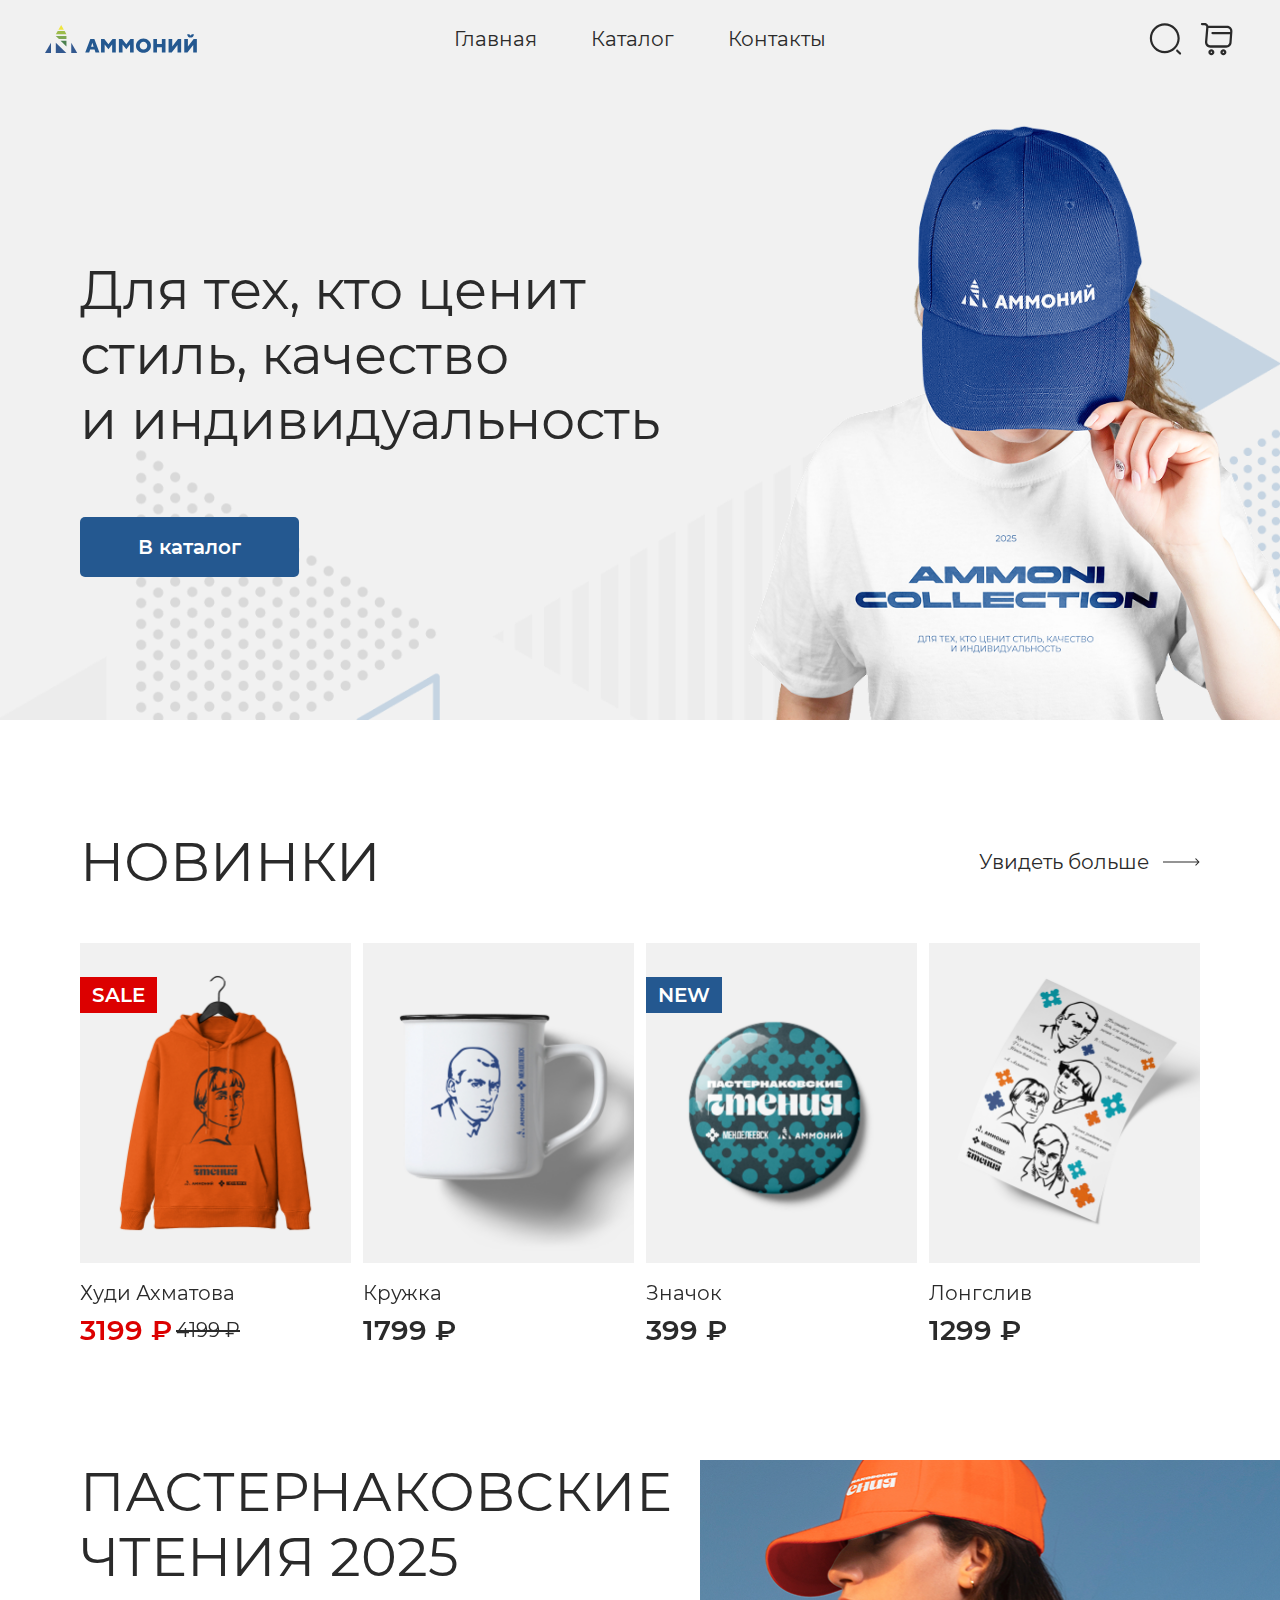
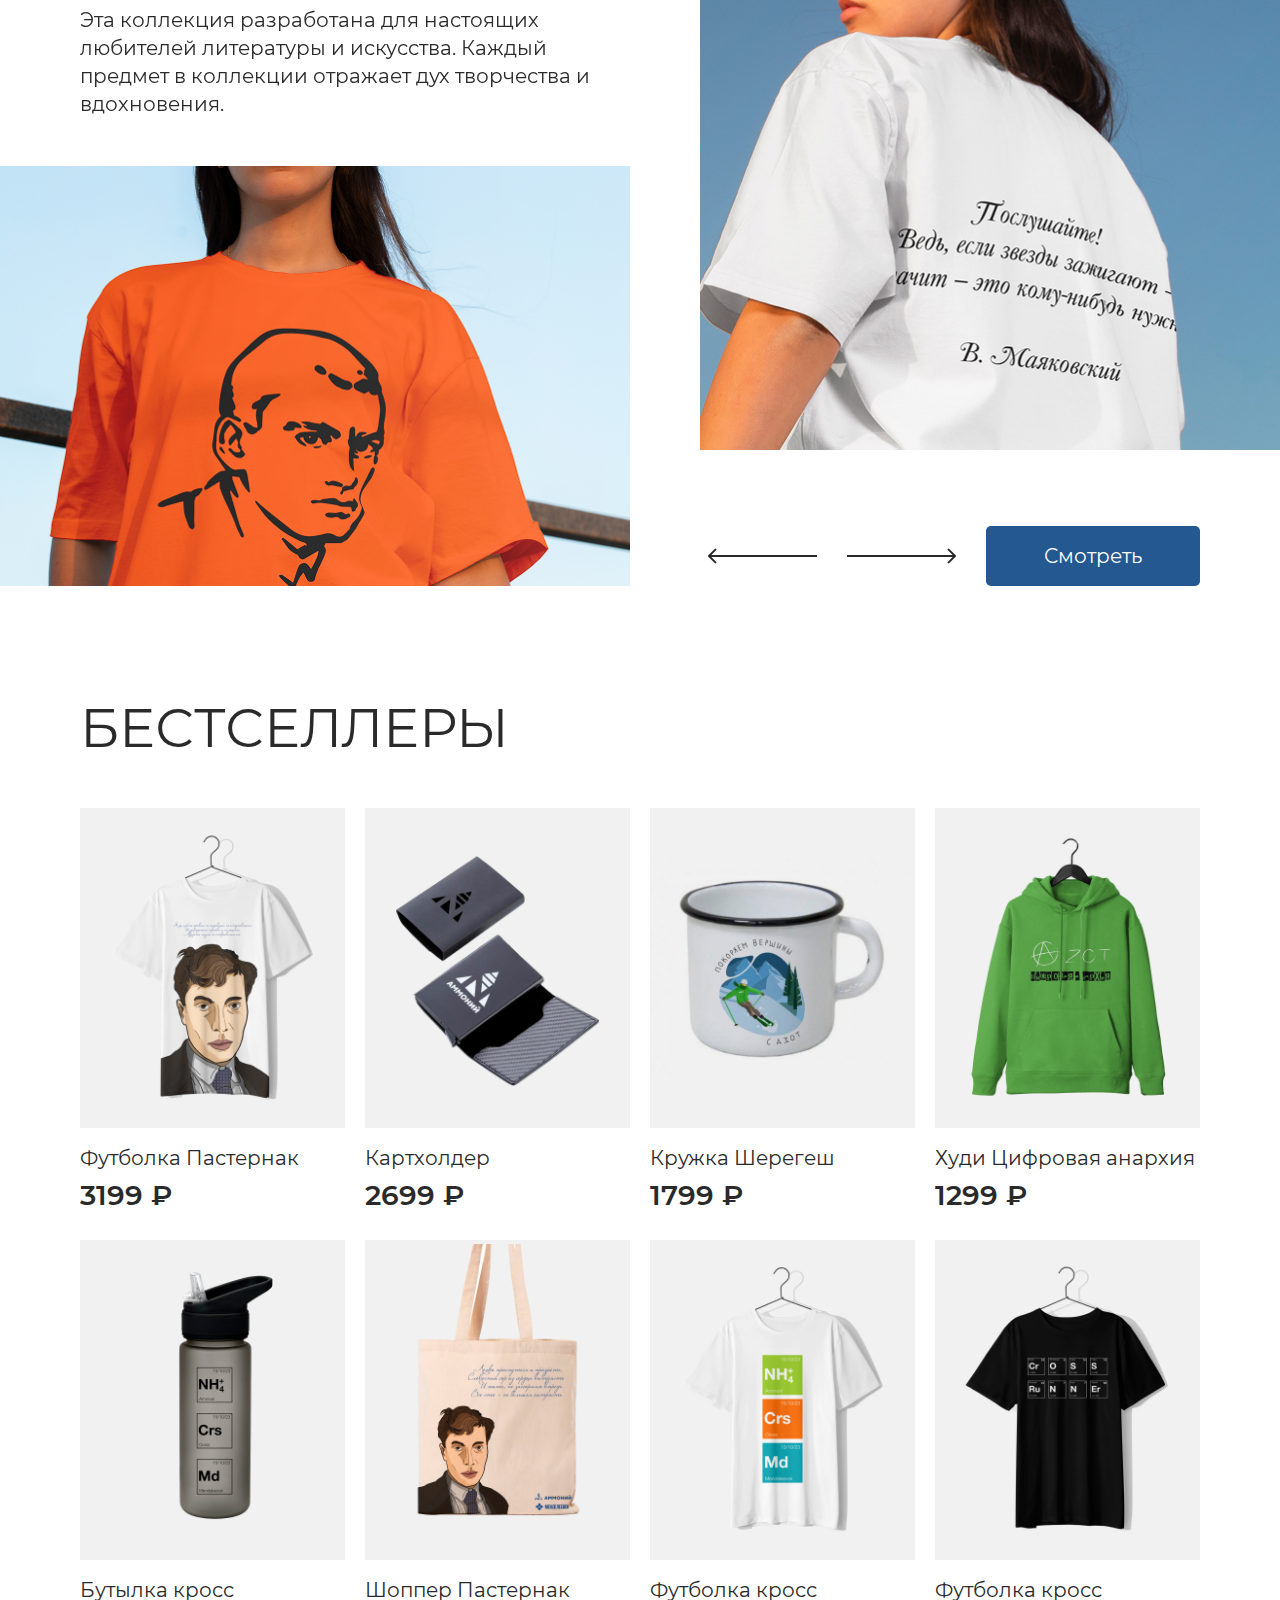
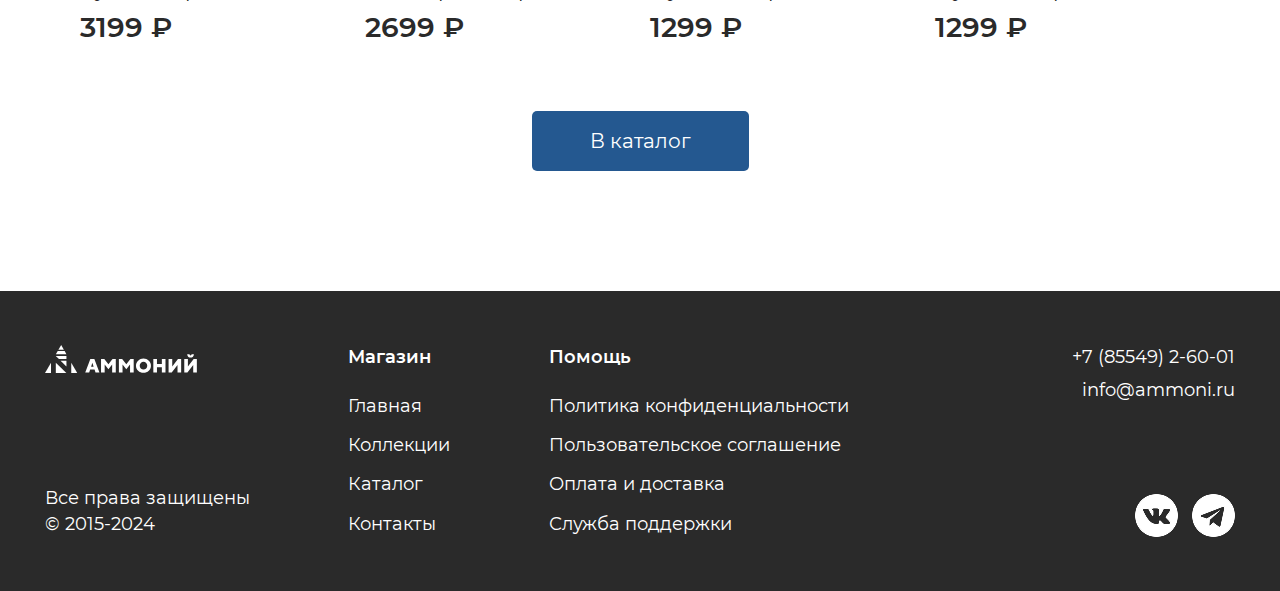
==== commit 561c25e2: "markup4" ====
--- a/index.html
+++ b/index.html
@@ -145,7 +145,7 @@
 							<a href="/ammoniy/category.html" class="lg_text link_button d-flex align-items-center justify-content-end">
 								<span>Увидеть больше</span>
 								<svg width="37" height="8" viewBox="0 0 37 8" fill="none" xmlns="http://www.w3.org/2000/svg">
-									<path d="M36.3536 4.35355C36.5488 4.15829 36.5488 3.84171 36.3536 3.64645L33.1716 0.464466C32.9763 0.269204 32.6597 0.269204 32.4645 0.464466C32.2692 0.659728 32.2692 0.976311 32.4645 1.17157L35.2929 4L32.4645 6.82843C32.2692 7.02369 32.2692 7.34027 32.4645 7.53553C32.6597 7.7308 32.9763 7.7308 33.1716 7.53553L36.3536 4.35355ZM0 4.5H36V3.5H0V4.5Z" fill="/ammoniy/2A2A2A" />
+									<path d="M36.3536 4.35355C36.5488 4.15829 36.5488 3.84171 36.3536 3.64645L33.1716 0.464466C32.9763 0.269204 32.6597 0.269204 32.4645 0.464466C32.2692 0.659728 32.2692 0.976311 32.4645 1.17157L35.2929 4L32.4645 6.82843C32.2692 7.02369 32.2692 7.34027 32.4645 7.53553C32.6597 7.7308 32.9763 7.7308 33.1716 7.53553L36.3536 4.35355ZM0 4.5H36V3.5H0V4.5Z" fill="#2A2A2A" />
 								</svg>
 							</a>
 						</div>
@@ -210,7 +210,7 @@
 							<a href="/ammoniy/catalog.html" class="lg_text link_button d-flex align-items-center ">
 								<span>Увидеть больше</span>
 								<svg width="37" height="8" viewBox="0 0 37 8" fill="none" xmlns="http://www.w3.org/2000/svg">
-									<path d="M36.3536 4.35355C36.5488 4.15829 36.5488 3.84171 36.3536 3.64645L33.1716 0.464466C32.9763 0.269204 32.6597 0.269204 32.4645 0.464466C32.2692 0.659728 32.2692 0.976311 32.4645 1.17157L35.2929 4L32.4645 6.82843C32.2692 7.02369 32.2692 7.34027 32.4645 7.53553C32.6597 7.7308 32.9763 7.7308 33.1716 7.53553L36.3536 4.35355ZM0 4.5H36V3.5H0V4.5Z" fill="/ammoniy/2A2A2A" />
+									<path d="M36.3536 4.35355C36.5488 4.15829 36.5488 3.84171 36.3536 3.64645L33.1716 0.464466C32.9763 0.269204 32.6597 0.269204 32.4645 0.464466C32.2692 0.659728 32.2692 0.976311 32.4645 1.17157L35.2929 4L32.4645 6.82843C32.2692 7.02369 32.2692 7.34027 32.4645 7.53553C32.6597 7.7308 32.9763 7.7308 33.1716 7.53553L36.3536 4.35355ZM0 4.5H36V3.5H0V4.5Z" fill="#2A2A2A" />
 								</svg>
 							</a>
 						</div>
@@ -241,12 +241,12 @@
 												<div class="nav_slider d-flex align-items-center  justify-content-center ">
 													<div class="nav_prev">
 														<svg width="109" height="16" viewBox="0 0 109 16" fill="none" xmlns="http://www.w3.org/2000/svg">
-															<path d="M0.292893 8.70712C-0.0976257 8.31659 -0.0976258 7.68343 0.292892 7.2929L6.65686 0.928941C7.04738 0.538417 7.68055 0.538417 8.07107 0.928941C8.46159 1.31947 8.46159 1.95263 8.07107 2.34315L2.41422 8.00001L8.07107 13.6569C8.46159 14.0474 8.46159 14.6806 8.07107 15.0711C7.68055 15.4616 7.04738 15.4616 6.65686 15.0711L0.292893 8.70712ZM109 9L1 9.00001L1 7.00001L109 7L109 9Z" fill="/ammoniy/2A2A2A" />
+															<path d="M0.292893 8.70712C-0.0976257 8.31659 -0.0976258 7.68343 0.292892 7.2929L6.65686 0.928941C7.04738 0.538417 7.68055 0.538417 8.07107 0.928941C8.46159 1.31947 8.46159 1.95263 8.07107 2.34315L2.41422 8.00001L8.07107 13.6569C8.46159 14.0474 8.46159 14.6806 8.07107 15.0711C7.68055 15.4616 7.04738 15.4616 6.65686 15.0711L0.292893 8.70712ZM109 9L1 9.00001L1 7.00001L109 7L109 9Z" fill="#2A2A2A" />
 														</svg>
 													</div>
 													<div class="nav_next">
 														<svg width="109" height="16" viewBox="0 0 109 16" fill="none" xmlns="http://www.w3.org/2000/svg">
-															<path d="M108.707 7.29291C109.098 7.68344 109.098 8.3166 108.707 8.70713L102.343 15.0711C101.953 15.4616 101.319 15.4616 100.929 15.0711C100.538 14.6806 100.538 14.0474 100.929 13.6569L106.586 8.00002L100.929 2.34316C100.538 1.95264 100.538 1.31947 100.929 0.92895C101.319 0.538426 101.953 0.538426 102.343 0.92895L108.707 7.29291ZM1.74846e-07 7L108 7.00002L108 9.00002L-1.74846e-07 9L1.74846e-07 7Z" fill="/ammoniy/2A2A2A" />
+															<path d="M108.707 7.29291C109.098 7.68344 109.098 8.3166 108.707 8.70713L102.343 15.0711C101.953 15.4616 101.319 15.4616 100.929 15.0711C100.538 14.6806 100.538 14.0474 100.929 13.6569L106.586 8.00002L100.929 2.34316C100.538 1.95264 100.538 1.31947 100.929 0.92895C101.319 0.538426 101.953 0.538426 102.343 0.92895L108.707 7.29291ZM1.74846e-07 7L108 7.00002L108 9.00002L-1.74846e-07 9L1.74846e-07 7Z" fill="#2A2A2A" />
 														</svg>
 													</div>
 												</div>
@@ -273,12 +273,12 @@
 												<div class="nav_slider d-flex align-items-center  justify-content-center ">
 													<div class="nav_prev">
 														<svg width="109" height="16" viewBox="0 0 109 16" fill="none" xmlns="http://www.w3.org/2000/svg">
-															<path d="M0.292893 8.70712C-0.0976257 8.31659 -0.0976258 7.68343 0.292892 7.2929L6.65686 0.928941C7.04738 0.538417 7.68055 0.538417 8.07107 0.928941C8.46159 1.31947 8.46159 1.95263 8.07107 2.34315L2.41422 8.00001L8.07107 13.6569C8.46159 14.0474 8.46159 14.6806 8.07107 15.0711C7.68055 15.4616 7.04738 15.4616 6.65686 15.0711L0.292893 8.70712ZM109 9L1 9.00001L1 7.00001L109 7L109 9Z" fill="/ammoniy/2A2A2A" />
+															<path d="M0.292893 8.70712C-0.0976257 8.31659 -0.0976258 7.68343 0.292892 7.2929L6.65686 0.928941C7.04738 0.538417 7.68055 0.538417 8.07107 0.928941C8.46159 1.31947 8.46159 1.95263 8.07107 2.34315L2.41422 8.00001L8.07107 13.6569C8.46159 14.0474 8.46159 14.6806 8.07107 15.0711C7.68055 15.4616 7.04738 15.4616 6.65686 15.0711L0.292893 8.70712ZM109 9L1 9.00001L1 7.00001L109 7L109 9Z" fill="#2A2A2A" />
 														</svg>
 													</div>
 													<div class="nav_next">
 														<svg width="109" height="16" viewBox="0 0 109 16" fill="none" xmlns="http://www.w3.org/2000/svg">
-															<path d="M108.707 7.29291C109.098 7.68344 109.098 8.3166 108.707 8.70713L102.343 15.0711C101.953 15.4616 101.319 15.4616 100.929 15.0711C100.538 14.6806 100.538 14.0474 100.929 13.6569L106.586 8.00002L100.929 2.34316C100.538 1.95264 100.538 1.31947 100.929 0.92895C101.319 0.538426 101.953 0.538426 102.343 0.92895L108.707 7.29291ZM1.74846e-07 7L108 7.00002L108 9.00002L-1.74846e-07 9L1.74846e-07 7Z" fill="/ammoniy/2A2A2A" />
+															<path d="M108.707 7.29291C109.098 7.68344 109.098 8.3166 108.707 8.70713L102.343 15.0711C101.953 15.4616 101.319 15.4616 100.929 15.0711C100.538 14.6806 100.538 14.0474 100.929 13.6569L106.586 8.00002L100.929 2.34316C100.538 1.95264 100.538 1.31947 100.929 0.92895C101.319 0.538426 101.953 0.538426 102.343 0.92895L108.707 7.29291ZM1.74846e-07 7L108 7.00002L108 9.00002L-1.74846e-07 9L1.74846e-07 7Z" fill="#2A2A2A" />
 														</svg>
 													</div>
 												</div>
@@ -565,7 +565,7 @@
 						</nav>
 					</div>
 					<div class="col-lg-4 col-md">
-						<div class="fw_s mb-3 d-none d-md-block">Помощь</div>
+						<div class="fw_s mb-4 d-none d-md-block">Помощь</div>
 						<nav>
 							<ul>
 								<li><a href="/ammoniy/">Политика конфиденциальности</a></li>
--- a/css/media.css
+++ b/css/media.css
@@ -156,10 +156,20 @@
 		background-position: center center !important;
 		background-position-x: 26% !important;
 	}
+	
 }
 
 /* sm <= Medium (md) */
 @media (max-width : 768px) {
+	.first_screen_page,.first_screen_page.first_screen_page_archive{
+		min-height: 154px;
+	}
+	.first_screen_page h1{
+		text-align: center;
+	}
+	.category_list{
+		margin-top: 40px;
+	}
 	.category_card.has_bg {
 		background-position: center left !important;
 }
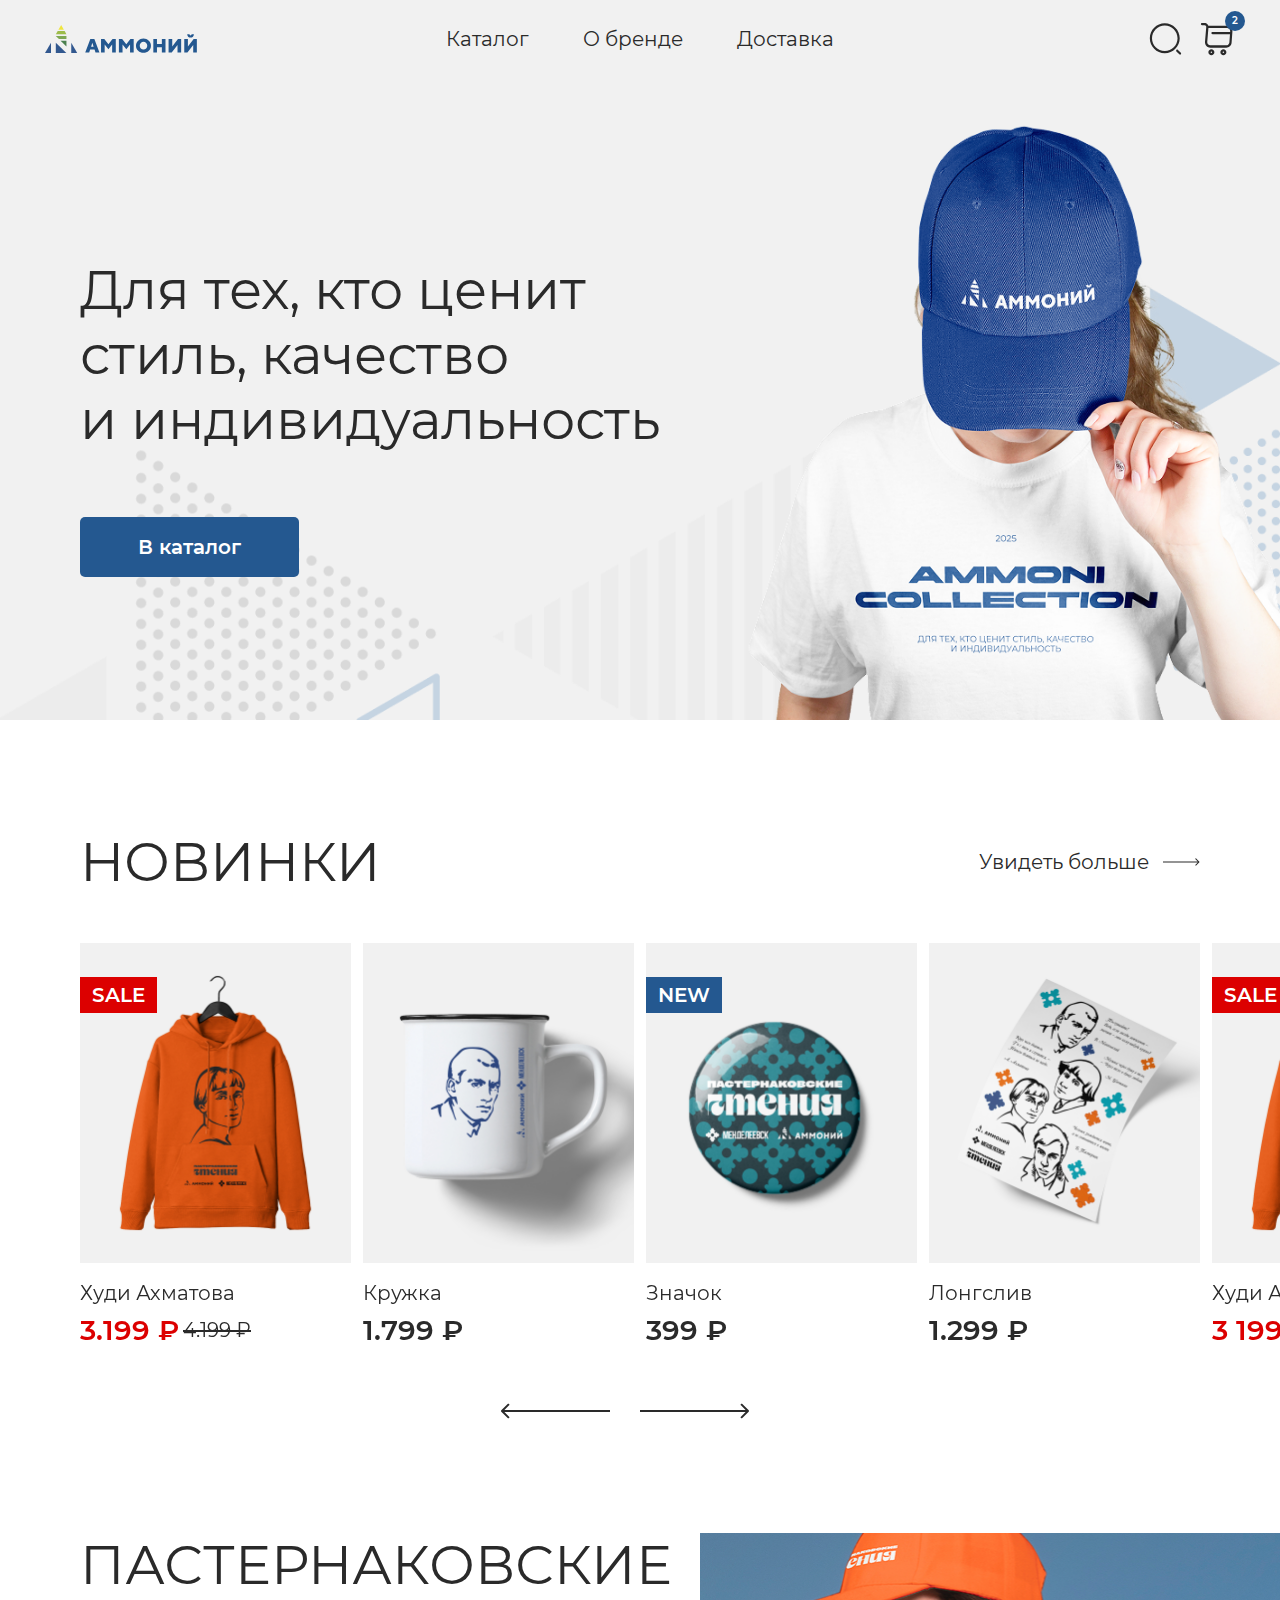
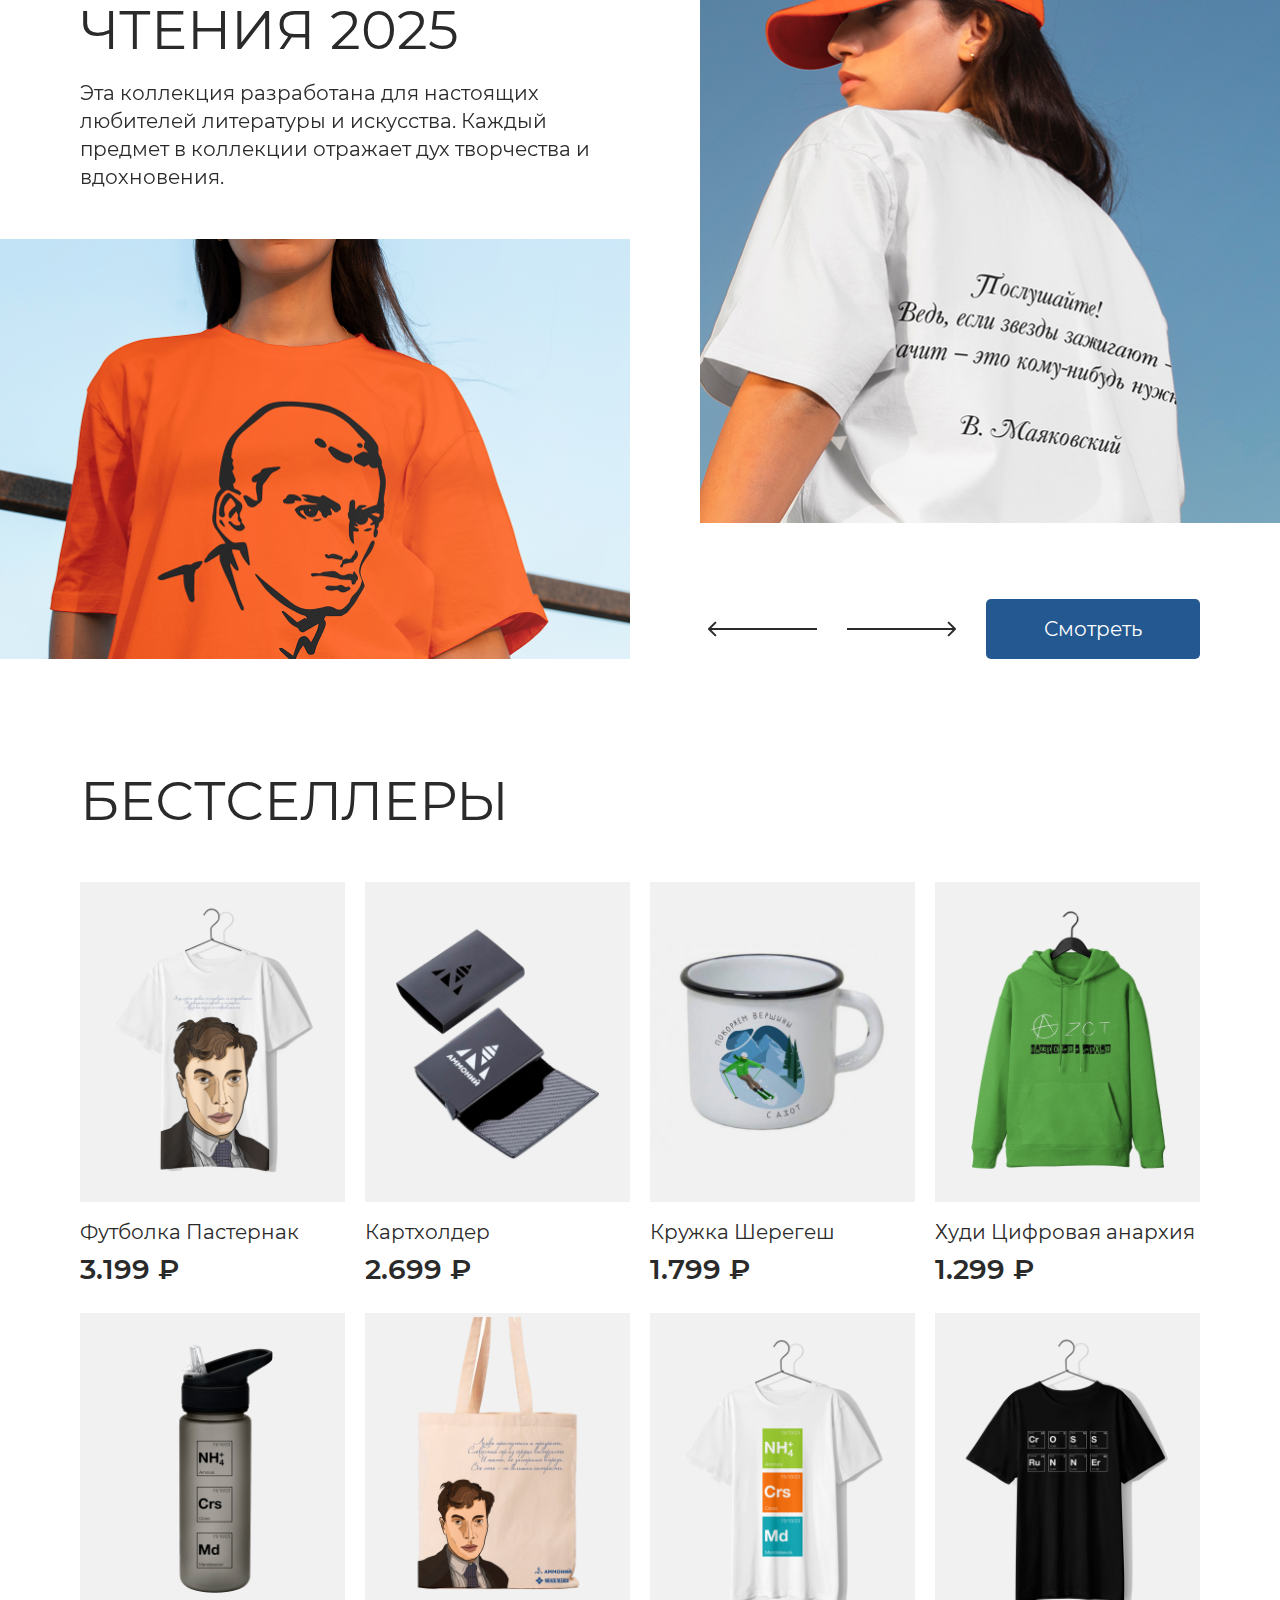
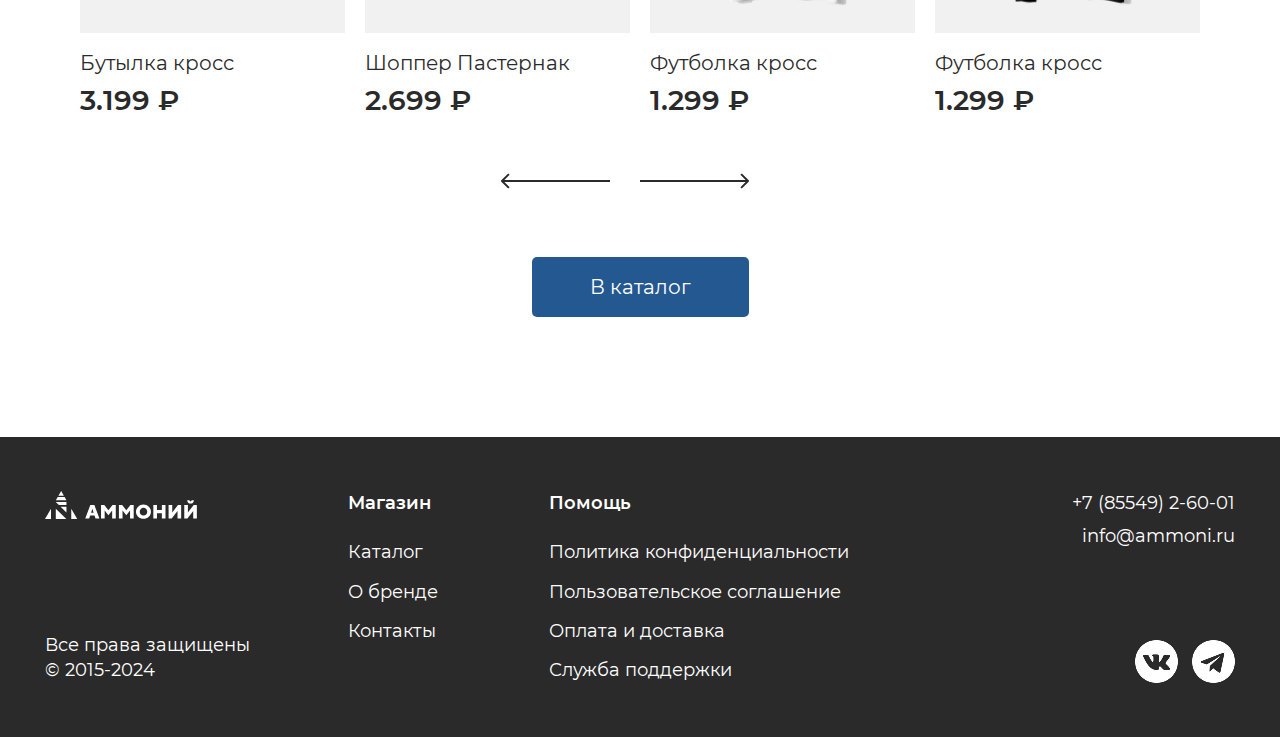
==== commit 17cca5f6: "markup5" ====
--- a/index.html
+++ b/index.html
@@ -16,6 +16,7 @@
 	<link rel="stylesheet" href="libs/bootstrap/css/bootstrap-reboot.min.css">
 	<link rel="stylesheet" href="libs/bootstrap/css/bootstrap-grid.min.css">
 	<link rel="stylesheet" href="libs/swiper/swiper-bundle.min.css">
+	<link rel="stylesheet" href="libs/fancybox/fancybox.min.css">
 
 	<link rel="stylesheet" href="css/main.css">
 	<link rel="stylesheet" href="css/media.css">
@@ -23,6 +24,7 @@
 	<script src="libs/jquery/jquery-3.6.0.min.js" defer></script>
 	<script src="libs/swiper/swiper-bundle.min.js" defer></script>
 	<script src="libs/input-mask/jquery.maskedinput.min.js" defer></script>
+	<script src="libs/fancybox/fancybox.umd.js" defer></script>
 
 	<script src="js/common.js" defer></script>
 
@@ -54,12 +56,12 @@
 							</svg>
 						</a>
 					</div>
-					<div class="col d-none d-lg-block">
+					<div class="col-md-8 d-none d-lg-block">
 						<nav>
 							<ul>
-								<li><a href="/ammoniy/">Главная</a></li>
 								<li><a href="/ammoniy/catalog.html">Каталог</a></li>
-								<li><a href="/ammoniy/">Контакты</a></li>
+								<li><a href="/ammoniy/">О бренде</a></li>
+								<li><a href="/ammoniy/">Доставка</a></li>
 							</ul>
 						</nav>
 					</div>
@@ -89,6 +91,7 @@
 									<path d="M12.375 34.125C10.725 34.125 9.375 32.775 9.375 31.125C9.375 29.475 10.725 28.125 12.375 28.125C14.025 28.125 15.375 29.475 15.375 31.125C15.375 32.775 14.025 34.125 12.375 34.125ZM12.375 30.375C11.955 30.375 11.625 30.705 11.625 31.125C11.625 31.545 11.955 31.875 12.375 31.875C12.795 31.875 13.125 31.545 13.125 31.125C13.125 30.705 12.795 30.375 12.375 30.375Z" fill="#2A2A2A" />
 									<path d="M31.5 13.125H13.5C12.885 13.125 12.375 12.615 12.375 12C12.375 11.385 12.885 10.875 13.5 10.875H31.5C32.115 10.875 32.625 11.385 32.625 12C32.625 12.615 32.115 13.125 31.5 13.125Z" fill="#2A2A2A" />
 								</svg>
+								<span>2</span>
 							</a>
 							<button class="widget_toggle aside_toggle d-block d-lg-none">
 								<span></span>
@@ -105,9 +108,9 @@
 						<div class="aside_wrapper pb-5">
 							<nav>
 								<ul>
-									<li><a href="/ammoniy/">Главная</a></li>
 									<li><a href="/ammoniy/catalog.html">Каталог</a></li>
-									<li><a href="/ammoniy/">Контакты</a></li>
+									<li><a href="/ammoniy/">О бренде</a></li>
+									<li><a href="/ammoniy/">Доставка</a></li>
 								</ul>
 							</nav>
 							<div class="d-flex flex-column align-items-lg-start aside_contacts mt-4 mb-5">
@@ -159,11 +162,12 @@
 											<div class="product_card_holder relative d-flex align-items-center justify-content-center relative mb-3">
 												<div class="badget badget_sale fw_s lg_text">sale</div>
 												<img src="images/shop/Frame 37.jpg" loading="lazy" alt="">
+												<img src="images/image.png" alt="" class="alt_image">
 											</div>
 											<div class="lg_text mb-1">Худи Ахматова</div>
 											<div class="d-flex align-items-center">
-												<div class="three fw_s in_sale">3199 ₽</div>
-												<div class="lg_text"><s>4199 ₽</s></div>
+												<div class="three fw_s in_sale">3.199 ₽</div>
+												<div class="lg_text"><s>4.199 ₽</s></div>
 											</div>
 										</a>
 									</div>
@@ -174,7 +178,7 @@
 											</div>
 											<div class="lg_text mb-1">Кружка</div>
 											<div class="d-flex align-items-center">
-												<div class="three fw_s">1799 ₽</div>
+												<div class="three fw_s">1.799 ₽</div>
 											</div>
 										</a>
 									</div>
@@ -197,9 +201,41 @@
 											</div>
 											<div class="lg_text mb-1">Лонгслив</div>
 											<div class="d-flex align-items-center">
-												<div class="three fw_s">1299 ₽</div>
-											</div>
-										</a>
+												<div class="three fw_s">1.299 ₽</div>
+											</div>
+										</a>
+									</div>
+									<div class="swiper-slide">
+										<a href="/ammoniy/single.html" class="product_card">
+											<div class="product_card_holder relative d-flex align-items-center justify-content-center relative mb-3">
+												<div class="badget badget_sale fw_s lg_text">sale</div>
+												<img src="images/shop/Frame 37.jpg" loading="lazy" alt="">
+												<img src="images/image.png" alt="" class="alt_image">
+											</div>
+											<div class="lg_text mb-1">Худи Ахматова</div>
+											<div class="d-flex align-items-center">
+												<div class="three fw_s in_sale">3 199 ₽</div>
+												<div class="lg_text"><s>4.199 ₽</s></div>
+											</div>
+										</a>
+									</div>
+								</div>
+							</div>
+						</div>
+					</div>
+					<div class="row">
+						<div class="col-12">
+							<div class="d-flex align-items-center flex-column flex-lg-row mt-lg-5 mt-4 btn_group_section justify-content-sm-center justify-content-between">
+								<div class="nav_slider d-flex align-items-center  justify-content-center">
+									<div class="nav_products_prev">
+										<svg width="109" height="16" viewBox="0 0 109 16" fill="none" xmlns="http://www.w3.org/2000/svg">
+											<path d="M0.292893 8.70712C-0.0976257 8.31659 -0.0976258 7.68343 0.292892 7.2929L6.65686 0.928941C7.04738 0.538417 7.68055 0.538417 8.07107 0.928941C8.46159 1.31947 8.46159 1.95263 8.07107 2.34315L2.41422 8.00001L8.07107 13.6569C8.46159 14.0474 8.46159 14.6806 8.07107 15.0711C7.68055 15.4616 7.04738 15.4616 6.65686 15.0711L0.292893 8.70712ZM109 9L1 9.00001L1 7.00001L109 7L109 9Z" fill="#2A2A2A" />
+										</svg>
+									</div>
+									<div class="nav_products_next">
+										<svg width="109" height="16" viewBox="0 0 109 16" fill="none" xmlns="http://www.w3.org/2000/svg">
+											<path d="M108.707 7.29291C109.098 7.68344 109.098 8.3166 108.707 8.70713L102.343 15.0711C101.953 15.4616 101.319 15.4616 100.929 15.0711C100.538 14.6806 100.538 14.0474 100.929 13.6569L106.586 8.00002L100.929 2.34316C100.538 1.95264 100.538 1.31947 100.929 0.92895C101.319 0.538426 101.953 0.538426 102.343 0.92895L108.707 7.29291ZM1.74846e-07 7L108 7.00002L108 9.00002L-1.74846e-07 9L1.74846e-07 7Z" fill="#2A2A2A" />
+										</svg>
 									</div>
 								</div>
 							</div>
@@ -308,7 +344,7 @@
 								<div class="d-flex flex-column justify-content-between">
 									<div class="h-100 lg_text mb-1">Футболка Пастернак</div>
 										<div class="d-flex align-items-center">
-										<div class="three fw_s">3199 ₽</div>
+										<div class="three fw_s">3.199 ₽</div>
 									</div>
 								</div>
 							</a>
@@ -321,7 +357,7 @@
 								<div class="d-flex flex-column justify-content-between">
 									<div class="h-100 lg_text mb-1">Картхолдер</div>
 										<div class="d-flex align-items-center">
-										<div class="three fw_s">2699 ₽</div>
+										<div class="three fw_s">2.699 ₽</div>
 									</div>
 								</div>
 							</a>
@@ -334,7 +370,7 @@
 								<div class="d-flex flex-column justify-content-between">
 									<div class="h-100 lg_text mb-1">Кружка Шерегеш</div>
 										<div class="d-flex align-items-center">
-										<div class="three fw_s">1799 ₽</div>
+										<div class="three fw_s">1.799 ₽</div>
 									</div>
 								</div>
 							</a>
@@ -343,11 +379,12 @@
 							<a href="/ammoniy/single.html" class="product_card">
 								<div class="product_card_holder relative d-flex align-items-center justify-content-center relative mb-3">
 									<img src="images/shop/Frame 28.jpg" loading="lazy" alt="">
+									<img src="images/image.png" alt="" class="alt_image">
 								</div>
 								<div class="d-flex flex-column justify-content-between">
 									<div class="h-100 lg_text mb-1">Худи Цифровая анархия</div>
 										<div class="d-flex align-items-center">
-										<div class="three fw_s">1299 ₽</div>
+										<div class="three fw_s">1.299 ₽</div>
 									</div>
 								</div>
 							</a>
@@ -360,7 +397,7 @@
 								<div class="d-flex flex-column justify-content-between">
 									<div class="h-100 lg_text mb-1">Бутылка кросс</div>
 										<div class="d-flex align-items-center">
-										<div class="three fw_s">3199 ₽</div>
+										<div class="three fw_s">3.199 ₽</div>
 									</div>
 								</div>
 							</a>
@@ -373,7 +410,7 @@
 								<div class="d-flex flex-column justify-content-between">
 									<div class="h-100 lg_text mb-1">Шоппер Пастернак</div>
 										<div class="d-flex align-items-center">
-										<div class="three fw_s">2699 ₽</div>
+										<div class="three fw_s">2.699 ₽</div>
 									</div>
 								</div>
 							</a>
@@ -386,7 +423,7 @@
 								<div class="d-flex flex-column justify-content-between">
 									<div class="h-100 lg_text mb-1">Футболка кросс</div>
 										<div class="d-flex align-items-center">
-										<div class="three fw_s">1299 ₽</div>
+										<div class="three fw_s">1.299 ₽</div>
 									</div>
 								</div>
 							</a>
@@ -399,7 +436,7 @@
 								<div class="d-flex flex-column justify-content-between">
 									<div class="h-100 lg_text mb-1">Футболка кросс</div>
 										<div class="d-flex align-items-center">
-										<div class="three fw_s">1299 ₽</div>
+										<div class="three fw_s">1.299 ₽</div>
 									</div>
 								</div>
 							</a>
@@ -417,7 +454,7 @@
 											<div class="d-flex flex-column justify-content-between">
 												<div class="h-100 lg_text mb-1">Футболка Пастернак</div>
 													<div class="d-flex align-items-center">
-													<div class="three fw_s">3199 ₽</div>
+													<div class="three fw_s">3.199 ₽</div>
 												</div>
 											</div>
 										</a>
@@ -430,7 +467,7 @@
 											<div class="d-flex flex-column justify-content-between">
 												<div class="h-100 lg_text mb-1">Картхолдер</div>
 													<div class="d-flex align-items-center">
-													<div class="three fw_s">2699 ₽</div>
+													<div class="three fw_s">2.699 ₽</div>
 												</div>
 											</div>
 										</a>
@@ -443,7 +480,7 @@
 											<div class="d-flex flex-column justify-content-between">
 												<div class="h-100 lg_text mb-1">Кружка Шерегеш</div>
 													<div class="d-flex align-items-center">
-													<div class="three fw_s">1799 ₽</div>
+													<div class="three fw_s">1.799 ₽</div>
 												</div>
 											</div>
 										</a>
@@ -456,7 +493,7 @@
 											<div class="d-flex flex-column justify-content-between">
 												<div class="h-100 lg_text mb-1">Худи Цифровая анархия</div>
 													<div class="d-flex align-items-center">
-													<div class="three fw_s">1299 ₽</div>
+													<div class="three fw_s">1.299 ₽</div>
 												</div>
 											</div>
 										</a>
@@ -469,7 +506,7 @@
 											<div class="d-flex flex-column justify-content-between">
 												<div class="h-100 lg_text mb-1">Бутылка кросс</div>
 													<div class="d-flex align-items-center">
-													<div class="three fw_s">3199 ₽</div>
+													<div class="three fw_s">3.199 ₽</div>
 												</div>
 											</div>
 										</a>
@@ -482,7 +519,7 @@
 											<div class="d-flex flex-column justify-content-between">
 												<div class="h-100 lg_text mb-1">Шоппер Пастернак</div>
 													<div class="d-flex align-items-center">
-													<div class="three fw_s">2699 ₽</div>
+													<div class="three fw_s">2.699 ₽</div>
 												</div>
 											</div>
 										</a>
@@ -495,7 +532,7 @@
 											<div class="d-flex flex-column justify-content-between">
 												<div class="h-100 lg_text mb-1">Футболка кросс</div>
 													<div class="d-flex align-items-center">
-													<div class="three fw_s">1299 ₽</div>
+													<div class="three fw_s">1.299 ₽</div>
 												</div>
 											</div>
 										</a>
@@ -508,10 +545,28 @@
 											<div class="d-flex flex-column justify-content-between">
 												<div class="h-100 lg_text mb-1">Футболка кросс</div>
 													<div class="d-flex align-items-center">
-													<div class="three fw_s">1299 ₽</div>
-												</div>
-											</div>
-										</a>
+													<div class="three fw_s">1.299 ₽</div>
+												</div>
+											</div>
+										</a>
+									</div>
+								</div>
+							</div>
+						</div>
+					</div>
+					<div class="row">
+						<div class="col-12">
+							<div class="d-flex align-items-center flex-column flex-lg-row mt-lg-5 mt-4 btn_group_section justify-content-sm-center justify-content-between">
+								<div class="nav_slider d-flex align-items-center  justify-content-center">
+									<div class="nav_products_prev">
+										<svg width="109" height="16" viewBox="0 0 109 16" fill="none" xmlns="http://www.w3.org/2000/svg">
+											<path d="M0.292893 8.70712C-0.0976257 8.31659 -0.0976258 7.68343 0.292892 7.2929L6.65686 0.928941C7.04738 0.538417 7.68055 0.538417 8.07107 0.928941C8.46159 1.31947 8.46159 1.95263 8.07107 2.34315L2.41422 8.00001L8.07107 13.6569C8.46159 14.0474 8.46159 14.6806 8.07107 15.0711C7.68055 15.4616 7.04738 15.4616 6.65686 15.0711L0.292893 8.70712ZM109 9L1 9.00001L1 7.00001L109 7L109 9Z" fill="#2A2A2A" />
+										</svg>
+									</div>
+									<div class="nav_products_next">
+										<svg width="109" height="16" viewBox="0 0 109 16" fill="none" xmlns="http://www.w3.org/2000/svg">
+											<path d="M108.707 7.29291C109.098 7.68344 109.098 8.3166 108.707 8.70713L102.343 15.0711C101.953 15.4616 101.319 15.4616 100.929 15.0711C100.538 14.6806 100.538 14.0474 100.929 13.6569L106.586 8.00002L100.929 2.34316C100.538 1.95264 100.538 1.31947 100.929 0.92895C101.319 0.538426 101.953 0.538426 102.343 0.92895L108.707 7.29291ZM1.74846e-07 7L108 7.00002L108 9.00002L-1.74846e-07 9L1.74846e-07 7Z" fill="#2A2A2A" />
+										</svg>
 									</div>
 								</div>
 							</div>
@@ -557,9 +612,8 @@
 						<div class="fw_s mb-4">Магазин</div>
 						<nav>
 							<ul>
-								<li><a href="/ammoniy/">Главная</a></li>
-								<li><a href="/ammoniy/category.html">Коллекции</a></li>
 								<li><a href="/ammoniy/catalog.html">Каталог</a></li>
+								<li><a href="/ammoniy/">О бренде</a></li>
 								<li><a href="/ammoniy/">Контакты</a></li>
 							</ul>
 						</nav>
--- a/css/main.css
+++ b/css/main.css
@@ -172,6 +172,12 @@
 .btn_group_section .nav_slider{
 	margin-right: 30px;
 }
+.btn_group * + *{
+	margin-left: 20px;
+}
+.btn_group .button{
+	padding: 16px 35px;
+}
 .link_button{
 	text-decoration: none;
 	padding-right: 37px;
@@ -199,6 +205,24 @@
 }
 .widget_toggle + *{
 	margin-left: 10px;
+}
+.cart_toggle{
+	position: relative;
+}
+.cart_toggle span{
+	position: absolute;
+	right: -10px;
+	top: -10px;
+	display: flex;
+	align-items: center;
+	justify-content: center;
+	width: 20px;
+	height: 20px;
+	color: #fff;
+	background: var(--accent);
+	border-radius: 50%;
+	font-size: 10px;
+	font-weight: var(--semi);
 }
 .aside_toggle{
 	width: 32px;
@@ -360,6 +384,12 @@
 }
 .product_card{
 	text-decoration: none;
+	transition: var(--transition);
+}
+.product_card img.alt_image{
+	opacity: 0;
+	visibility: hidden;
+	transition: var(--transition);
 }
 .product_card_holder{
 	background: var(--gray);
@@ -368,7 +398,7 @@
 }
 .product_card_holder img{
 	max-width: 100%;
-	object-fit: contain;
+	object-fit: cover;
 	max-height: 324px;
 	min-width: 100%;
 	position: absolute;
@@ -509,7 +539,7 @@
 	background: var(--text);
 }
 body.page header.toggled a.logo svg path{
-	fill: initial;
+	fill: revert-layer;
 }
 body.page header .widget_toggle .searchform svg path{
 	fill: var(--text);
@@ -914,4 +944,72 @@
 	bottom: 0;
 	margin: auto;
 	background: transparent;
+}
+/* popup */
+.active.popup {
+	opacity: 1;
+	visibility: visible;
+	z-index: 999;
+}
+.popup {
+	position: fixed;
+	top: 0;
+	left: 0;
+	z-index: 1000;
+	width: 100%;
+	height: 100%;
+	outline: 0;
+	opacity: 0;
+	visibility: hidden;
+	transition: 0.2s ease all;
+	overflow-x: hidden;
+	overflow-y: auto;
+	background: rgb(0 0 0 / .8);
+	z-index: 5;
+}
+
+.popup.active .popup_dialog {
+	transform: translateY(0%);
+}
+
+.popup .popup_dialog {
+	min-height: calc(100% - 10rem);
+	max-width: 720px;
+	margin: 5rem auto;
+	display: flex;
+	-webkit-box-align: center;
+	-webkit-align-items: center;
+	-ms-flex-align: center;
+	align-items: center;
+	width: auto;
+	position: absolute;
+	pointer-events: none;
+	left: 0;
+	right: 0;
+	top: 0;
+	bottom: 0;
+	transform: translateY(-100%);
+	transition: 0.4s ease all;
+}
+.popup .popup_dialog .popup_wrap {
+	padding: 52px;
+	position: relative;
+	display: flex;
+	flex-direction: column;
+	width: 100%;
+	pointer-events: auto;
+	outline: 0;
+	background: #fff;
+}
+.popup .btn_close {
+	right: -50px;
+	top: -30px;
+	position: absolute;
+	cursor: pointer;
+	transition: 0.2s ease all;
+	width: 40px;
+	height: 40px;
+	display: flex;
+	align-items: center;
+	justify-content: center;
 }--- a/css/media.css
+++ b/css/media.css
@@ -232,11 +232,19 @@
 		font-size: calc(var(--index)* 1.2);
 		padding: 14px 50px;
 	}
+	.btn_group .button{
+		padding: 14px 30px;
+	}
 	.h-100{
 		height: auto;
 	}
 	.category_card > div{
 		padding: 13px 16px;
+	}
+	.popup .btn_close{
+		position: absolute;
+		top: -52px;
+		right: 10px;
 	}
 }
 
@@ -265,12 +273,16 @@
 	header a.logo svg{
 		max-width: 100%;
 	}
-
-
-
 	.searchform input{
 		max-width: 210px;
 	}
+	.popup .popup_dialog .popup_wrap{
+		padding: 40px 20px;
+	}
+	.btn_group * + *{
+		margin-top: 10px;
+		margin-left: 0;
+	}
 }
 
 
@@ -288,9 +300,7 @@
 
 /* Medium (md) */
 @media (min-width : 768px) {
-	.catalog_slider{
-		overflow: hidden;
-	}
+
 }
 
 /* Large (lg) */
@@ -344,6 +354,10 @@
 }
 
 @media (hover: hover) {
+	.product_card:hover img.alt_image{
+		opacity: 1;
+		visibility: visible;
+	}
 	.button:hover{
 		color: #fff;
 		background: #1e4c7d;
